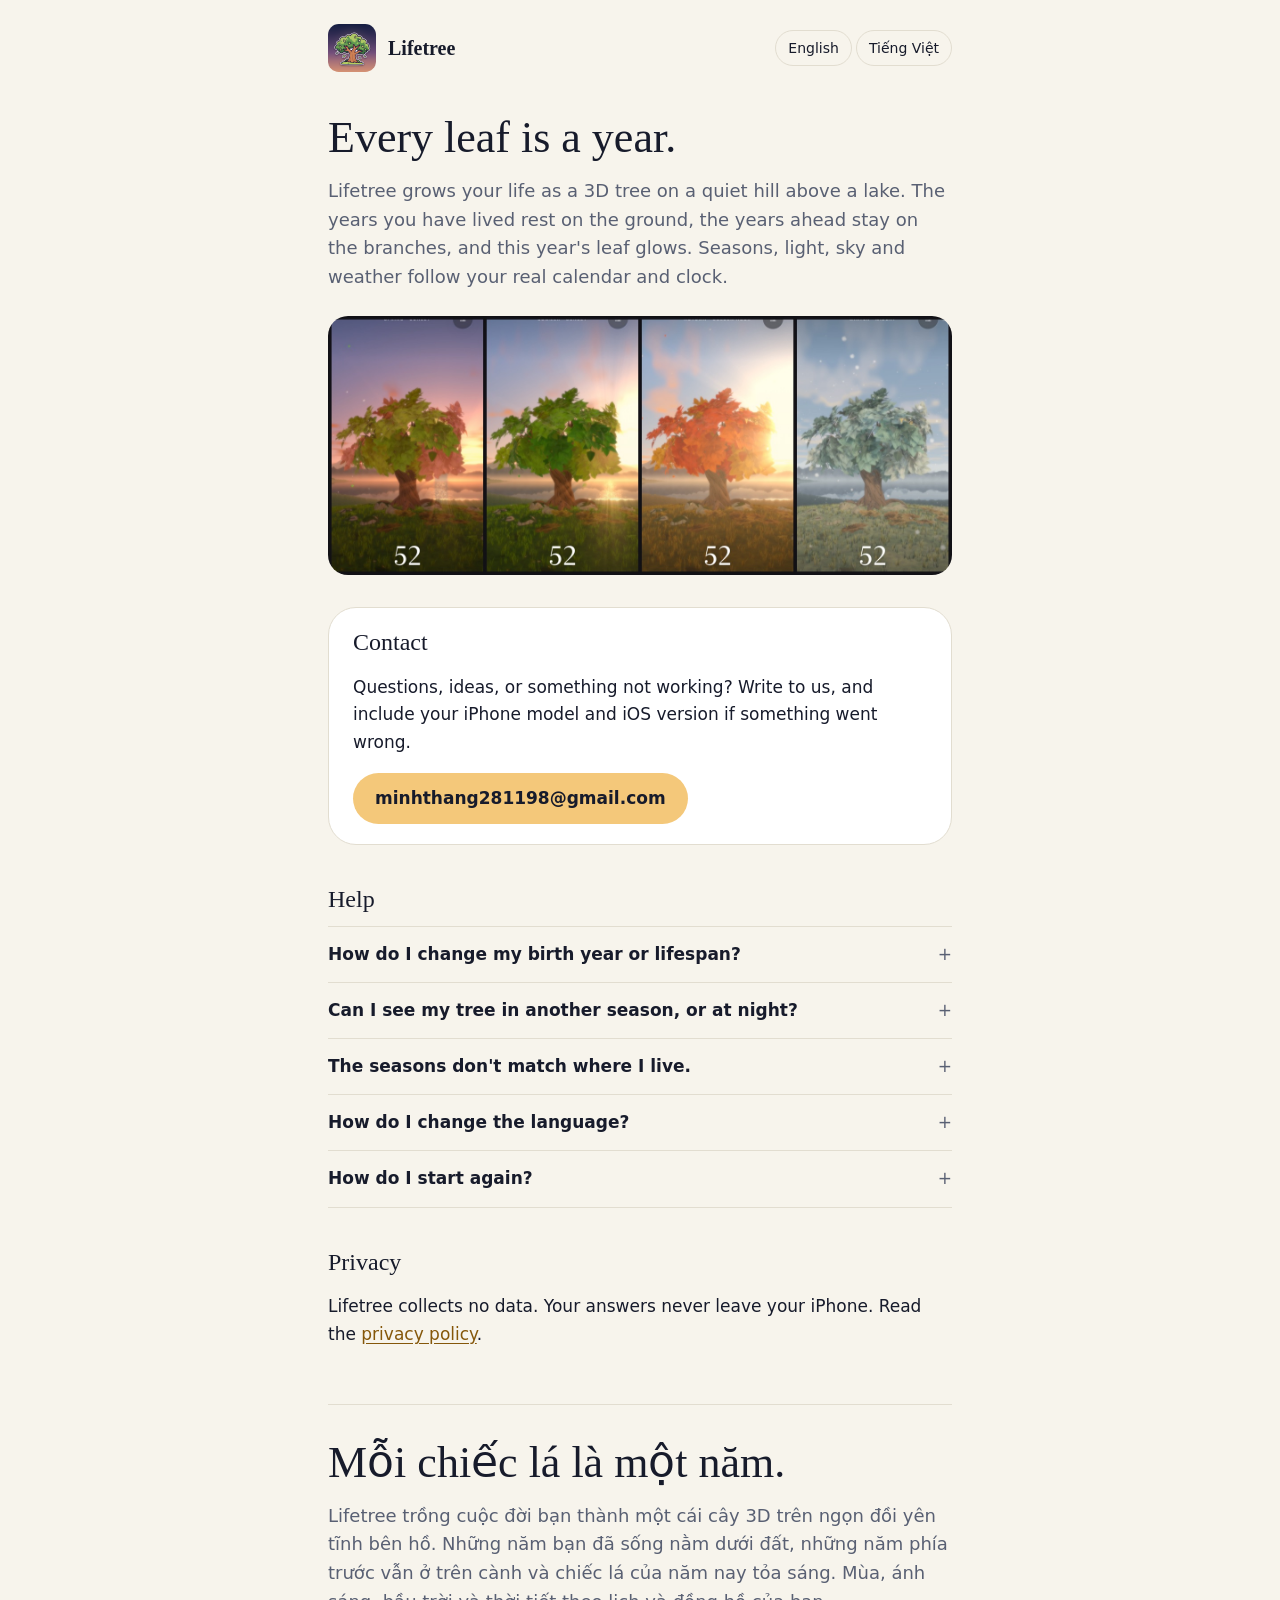
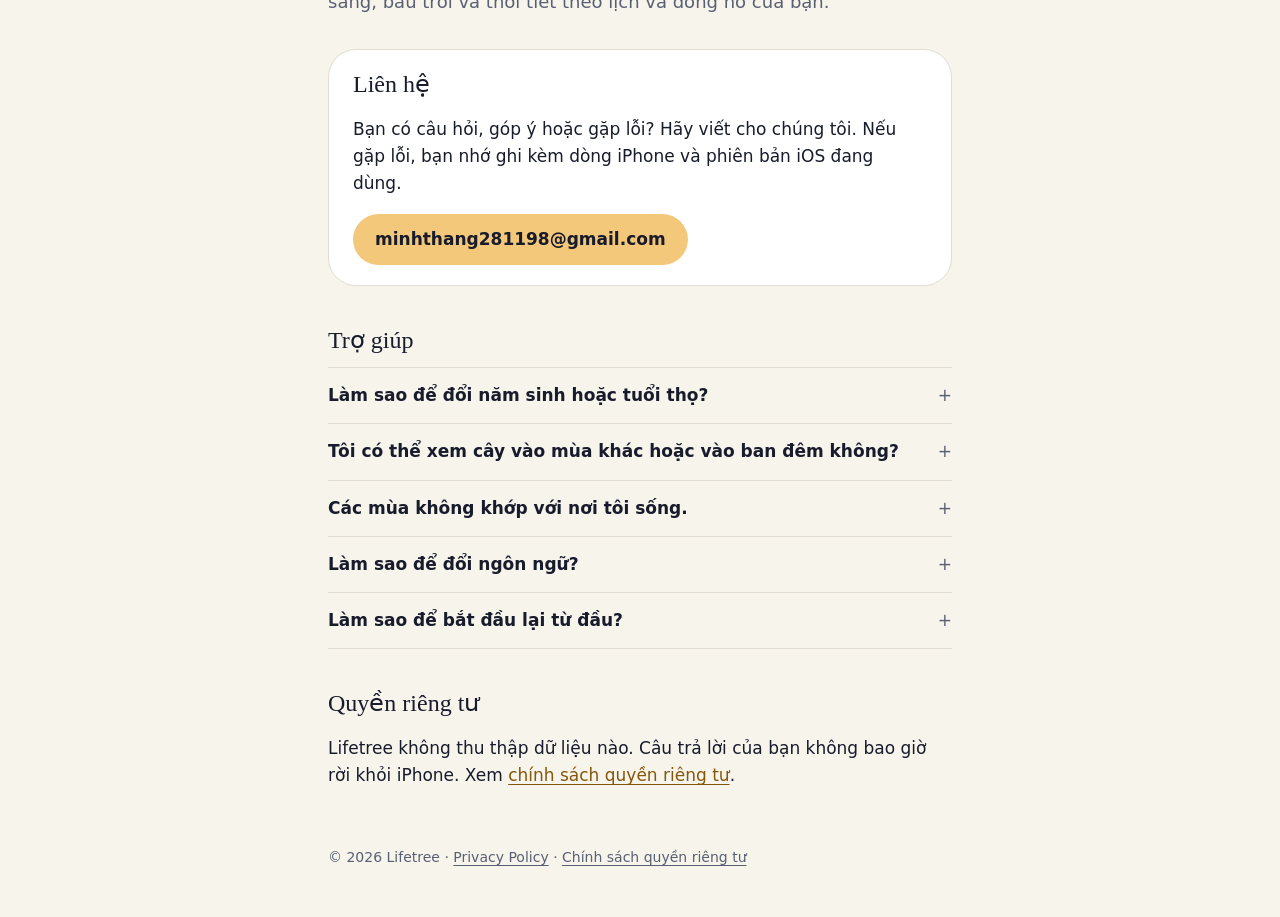
==== index.html @ 48dfde7e "Add Lifetree's support page and privacy policy The two pages App Store Connect links to, in English " ====
<!doctype html>
<html lang="en">
<head>
  <meta charset="utf-8">
  <meta name="viewport" content="width=device-width, initial-scale=1">
  <title>Lifetree Support</title>
  <meta name="description" content="Help and contact for Lifetree, the iPhone app that grows your life as a tree. Every leaf is a year.">
  <link rel="icon" href="favicon.png" type="image/png">
  <link rel="apple-touch-icon" href="apple-touch-icon.png">
  <link rel="stylesheet" href="style.css">
</head>
<body>
  <div class="wrap">
    <header class="masthead">
      <img src="icon.png" alt="" width="48" height="48">
      <a class="name" href="./">Lifetree</a>
      <nav class="lang" aria-label="Language">
        <a href="#en" lang="en">English</a>
        <a href="#vi" lang="vi">Tiếng Việt</a>
      </nav>
    </header>

    <main>
      <article id="en" lang="en">
        <h1>Every leaf is a year.</h1>
        <p class="lede">Lifetree grows your life as a 3D tree on a quiet hill above a lake. The years you have lived rest on the ground, the years ahead stay on the branches, and this year's leaf glows. Seasons, light, sky and weather follow your real calendar and clock.</p>

        <figure>
          <img src="seasons.jpg" width="1400" height="582" alt="The same tree in four seasons: a spring sunset, a summer sunset, autumn at golden hour and a snowy winter midday.">
        </figure>

        <section class="card" aria-labelledby="contact-en">
          <h2 id="contact-en">Contact</h2>
          <p>Questions, ideas, or something not working? Write to us, and include your iPhone model and iOS version if something went wrong.</p>
          <p><a class="button" href="mailto:minhthang281198@gmail.com?subject=Lifetree">minhthang281198@gmail.com</a></p>
        </section>

        <h2>Help</h2>
        <details>
          <summary>How do I change my birth year or lifespan?</summary>
          <p>Tap the settings button at the top right. The tree changes as soon as you do.</p>
        </details>
        <details>
          <summary>Can I see my tree in another season, or at night?</summary>
          <p>In settings, turn off <strong>Follow the real sky</strong>, then choose a season, a time of day and the weather.</p>
        </details>
        <details>
          <summary>The seasons don't match where I live.</summary>
          <p>Choose your hemisphere in settings. Lifetree guesses it from your iPhone's region.</p>
        </details>
        <details>
          <summary>How do I change the language?</summary>
          <p>In settings, choose <strong>Language</strong>. Lifetree speaks English and Vietnamese, and follows your iPhone unless you choose one.</p>
        </details>
        <details>
          <summary>How do I start again?</summary>
          <p>In settings, tap <strong>Start over</strong>. Your answers are removed from your iPhone.</p>
        </details>

        <h2>Privacy</h2>
        <p>Lifetree collects no data. Your answers never leave your iPhone. Read the <a href="privacy/">privacy policy</a>.</p>
      </article>

      <hr class="divider">

      <article id="vi" lang="vi">
        <h1>Mỗi chiếc lá là một năm.</h1>
        <p class="lede">Lifetree trồng cuộc đời bạn thành một cái cây 3D trên ngọn đồi yên tĩnh bên hồ. Những năm bạn đã sống nằm dưới đất, những năm phía trước vẫn ở trên cành và chiếc lá của năm nay tỏa sáng. Mùa, ánh sáng, bầu trời và thời tiết theo lịch và đồng hồ của bạn.</p>

        <section class="card" aria-labelledby="contact-vi">
          <h2 id="contact-vi">Liên hệ</h2>
          <p>Bạn có câu hỏi, góp ý hoặc gặp lỗi? Hãy viết cho chúng tôi. Nếu gặp lỗi, bạn nhớ ghi kèm dòng iPhone và phiên bản iOS đang dùng.</p>
          <p><a class="button" href="mailto:minhthang281198@gmail.com?subject=Lifetree">minhthang281198@gmail.com</a></p>
        </section>

        <h2>Trợ giúp</h2>
        <details>
          <summary>Làm sao để đổi năm sinh hoặc tuổi thọ?</summary>
          <p>Chạm vào nút cài đặt ở góc trên bên phải. Cây thay đổi ngay khi bạn chỉnh.</p>
        </details>
        <details>
          <summary>Tôi có thể xem cây vào mùa khác hoặc vào ban đêm không?</summary>
          <p>Trong phần cài đặt, tắt <strong>Theo bầu trời thật</strong>, rồi chọn mùa, giờ trong ngày và thời tiết.</p>
        </details>
        <details>
          <summary>Các mùa không khớp với nơi tôi sống.</summary>
          <p>Chọn bán cầu của bạn trong phần cài đặt. Lifetree đoán bán cầu dựa trên vùng được đặt trên iPhone.</p>
        </details>
        <details>
          <summary>Làm sao để đổi ngôn ngữ?</summary>
          <p>Trong phần cài đặt, chọn <strong>Ngôn ngữ</strong>. Lifetree có tiếng Anh và tiếng Việt. Ứng dụng theo ngôn ngữ của iPhone, trừ khi bạn chọn một ngôn ngữ khác.</p>
        </details>
        <details>
          <summary>Làm sao để bắt đầu lại từ đầu?</summary>
          <p>Trong phần cài đặt, chạm vào <strong>Bắt đầu lại</strong>. Câu trả lời của bạn sẽ bị xóa khỏi iPhone.</p>
        </details>

        <h2>Quyền riêng tư</h2>
        <p>Lifetree không thu thập dữ liệu nào. Câu trả lời của bạn không bao giờ rời khỏi iPhone. Xem <a href="privacy/#vi">chính sách quyền riêng tư</a>.</p>
      </article>
    </main>

    <footer>
      © 2026 Lifetree · <a href="privacy/">Privacy Policy</a> · <a href="privacy/#vi" lang="vi">Chính sách quyền riêng tư</a>
    </footer>
  </div>
</body>
</html>
---- style.css ----
/* Lifetree's own design system, as the app states it in Theme.swift:
   one warm gold accent (this year's leaf), serif (New York) for display,
   the system sans for text, capsule actions and radius-28 cards.
   Dark mode is the app's night sky (its launch background). */

:root {
  --bg: #f7f4ec;
  --surface: #ffffff;
  --text: #171b2b;
  --muted: #596073;
  --rule: #e2ddd0;
  --link: #85570a;
  --gold: #f4c87a;
  --on-gold: #171b2b;
  --serif: ui-serif, "New York", "Iowan Old Style", Georgia, serif;
  --sans: -apple-system, BlinkMacSystemFont, system-ui, "Segoe UI", Roboto, "Helvetica Neue", Arial, sans-serif;
  color-scheme: light dark;
}

@media (prefers-color-scheme: dark) {
  :root {
    --bg: #0d1224;
    --surface: #161c33;
    --text: #e9ecf4;
    --muted: #a4abbf;
    --rule: #283152;
    --link: #f4c87a;
  }
}

* { box-sizing: border-box; }

html { -webkit-text-size-adjust: 100%; }

body {
  margin: 0;
  background: var(--bg);
  color: var(--text);
  font: 17px/1.6 var(--sans);
}

.wrap {
  max-width: 42rem;
  margin: 0 auto;
  padding: 0 16px;
}

@media (min-width: 600px) {
  .wrap { padding: 0 24px; }
}

a { color: var(--link); text-underline-offset: 0.18em; }
a:focus-visible, summary:focus-visible {
  outline: 2px solid var(--gold);
  outline-offset: 3px;
  border-radius: 6px;
}

/* Masthead: the icon, the name, and the way to the other language. */
.masthead {
  display: flex;
  align-items: center;
  gap: 12px;
  padding: 24px 0 8px;
}
.masthead img {
  width: 48px;
  height: 48px;
  border-radius: 22.5%;
}
.masthead .name {
  margin: 0;
  font: 600 1.25rem/1 var(--serif);
  color: var(--text);
  text-decoration: none;
}
.lang {
  margin-left: auto;
  display: flex;
  gap: 4px;
  font-size: 0.875rem;
}
.lang a {
  padding: 6px 12px;
  border-radius: 999px;
  border: 1px solid var(--rule);
  color: var(--text);
  text-decoration: none;
  white-space: nowrap;
}
.lang a:hover { border-color: var(--link); }

h1, h2 {
  font-family: var(--serif);
  font-weight: 500;
  line-height: 1.2;
  text-wrap: balance;
}
h1 { font-size: clamp(2rem, 7vw, 2.75rem); margin: 32px 0 12px; }
h2 { font-size: 1.5rem; margin: 40px 0 12px; }
h3 { font-size: 1.0625rem; margin: 24px 0 4px; }

.lede { font-size: 1.125rem; color: var(--muted); margin-top: 0; }
.meta { color: var(--muted); font-size: 0.9375rem; margin-top: 0; }

figure { margin: 24px 0 0; }
figure img {
  display: block;
  width: 100%;
  height: auto;
  border-radius: 20px;
}
figcaption { color: var(--muted); font-size: 0.875rem; margin-top: 8px; }

/* The one card on a page: how to reach a person, or the policy in one line. */
.card {
  background: var(--surface);
  border: 1px solid var(--rule);
  border-radius: 28px;
  padding: 20px 24px;
  margin: 32px 0;
}
.card h2 { margin-top: 0; }
.card p:last-child { margin-bottom: 0; }

.button {
  display: inline-block;
  padding: 12px 22px;
  border-radius: 999px;
  background: var(--gold);
  color: var(--on-gold);
  font-weight: 600;
  text-decoration: none;
  overflow-wrap: anywhere;
}
.button:hover { filter: brightness(1.05); }

/* Help: each question opens in place. */
details {
  border-top: 1px solid var(--rule);
  padding: 14px 0;
}
details:last-of-type { border-bottom: 1px solid var(--rule); }
summary {
  cursor: pointer;
  font-weight: 600;
  list-style: none;
  display: flex;
  justify-content: space-between;
  gap: 16px;
}
summary::-webkit-details-marker { display: none; }
summary::after {
  content: "+";
  color: var(--muted);
  font-weight: 400;
}
details[open] summary::after { content: "−"; }
details p { margin: 8px 0 0; }

ul { padding-left: 1.25rem; }
li + li { margin-top: 6px; }

.divider {
  border: 0;
  border-top: 1px solid var(--rule);
  margin: 56px 0 0;
}

footer {
  color: var(--muted);
  font-size: 0.875rem;
  padding: 40px 0 48px;
}
footer a { color: inherit; }
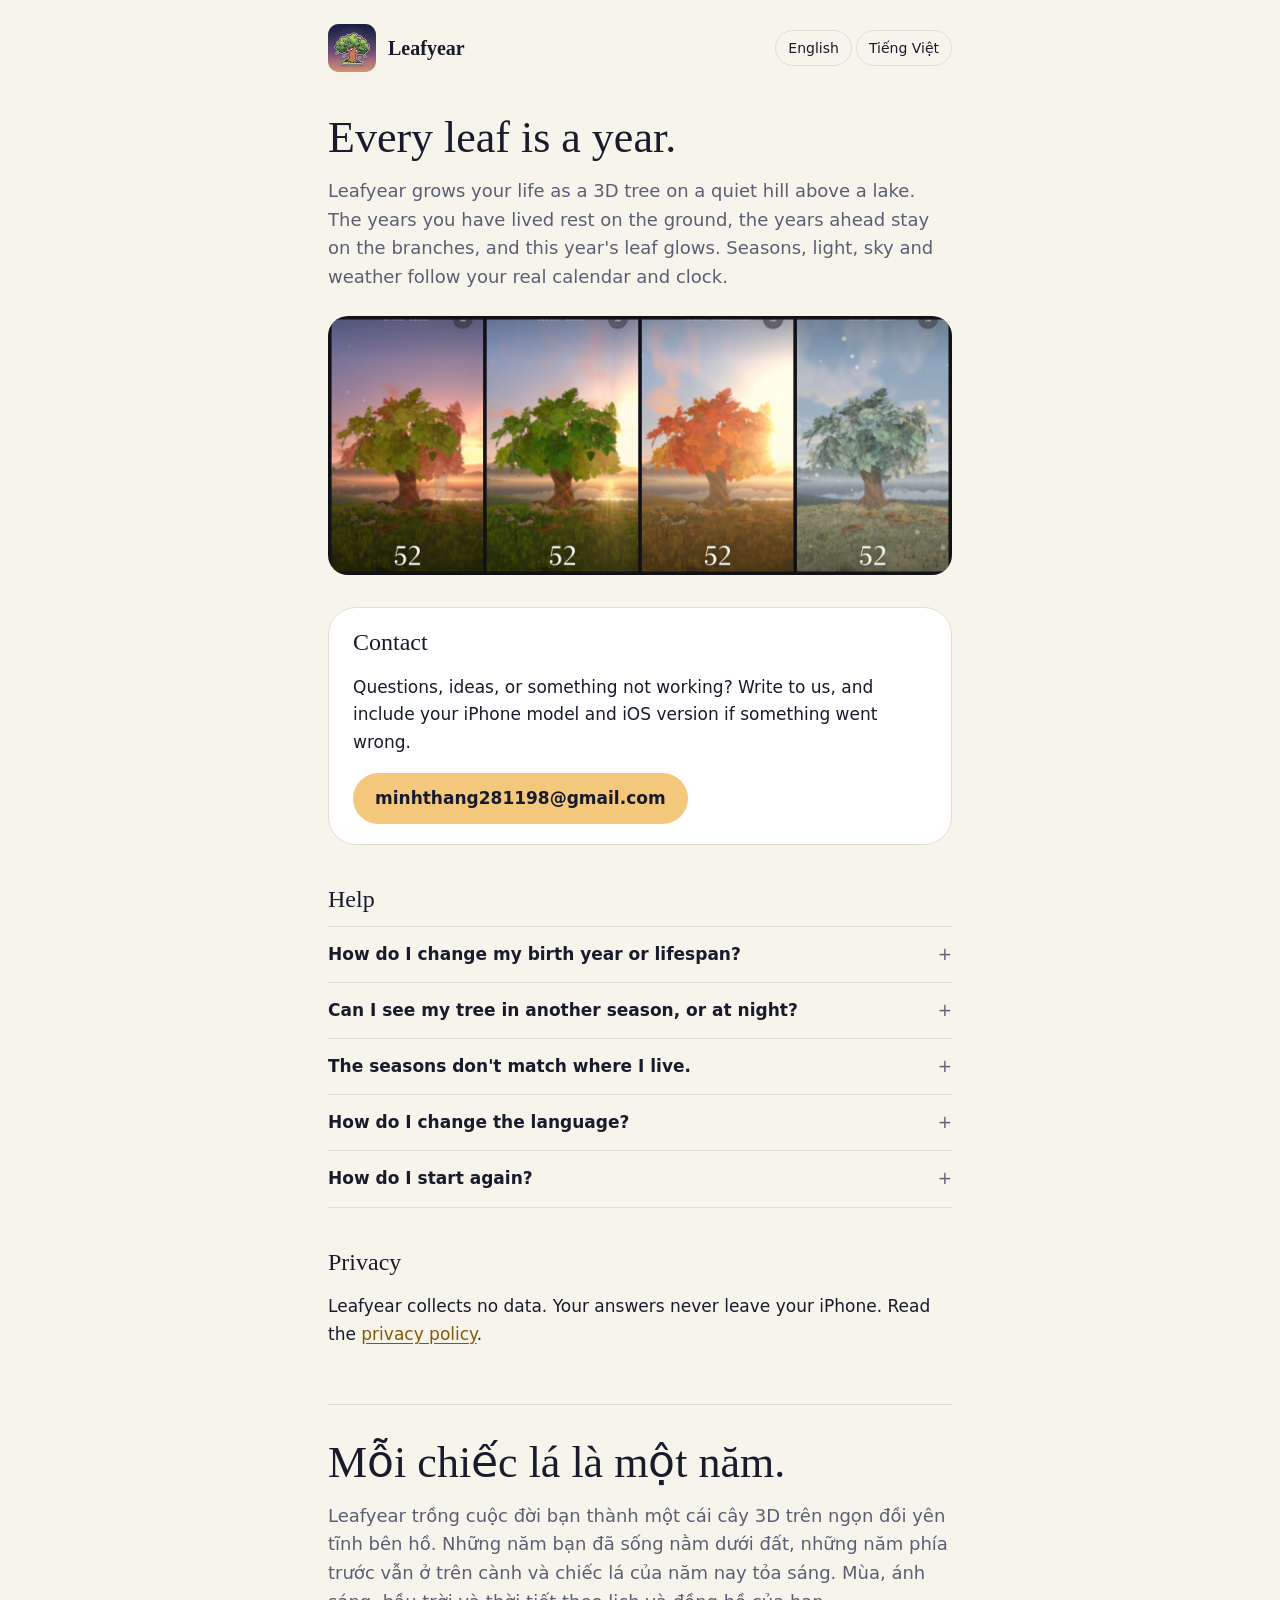
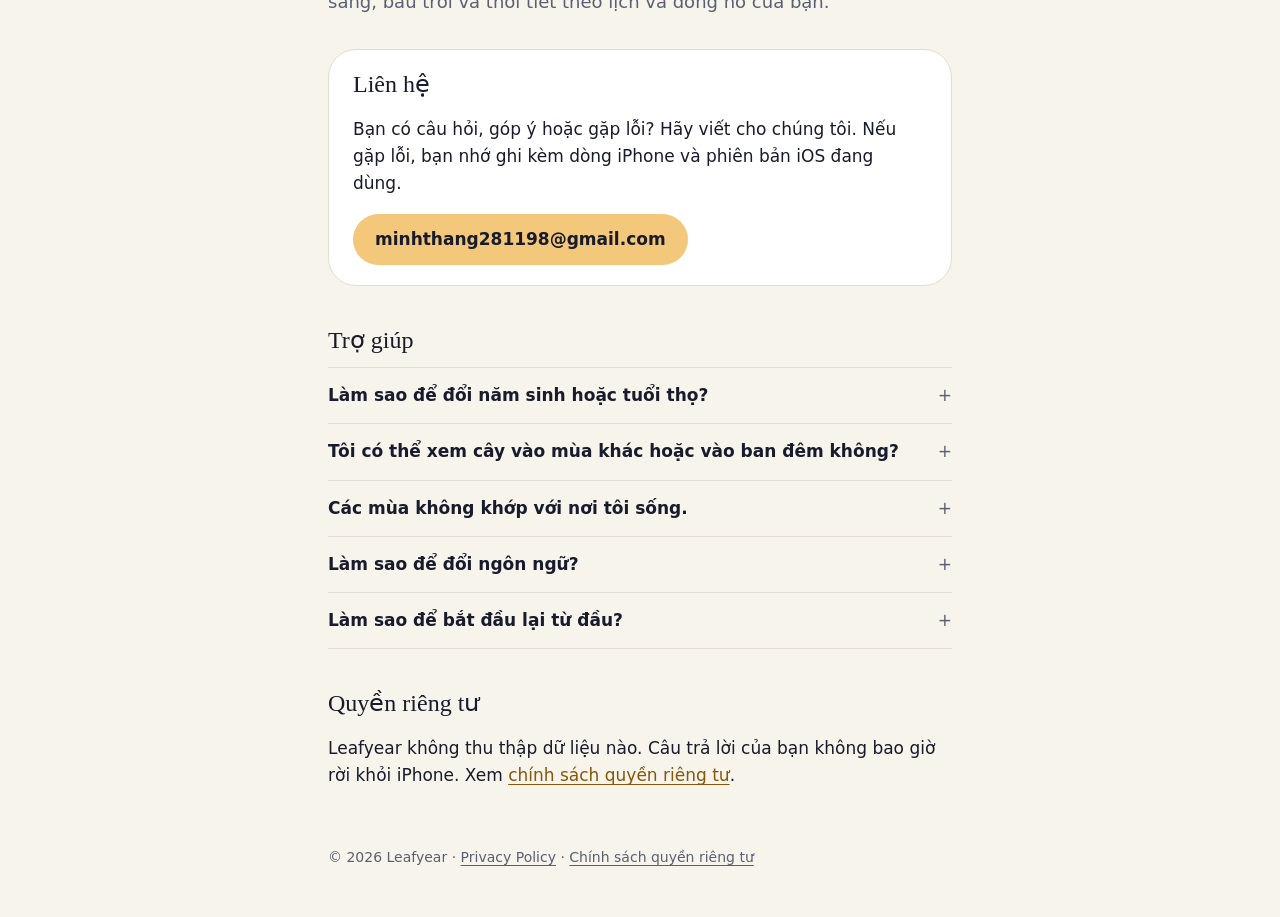
==== commit b0495ab2: "Rename the app to Leafyear Lifetree is already taken on the App Store, so the app is now Leafyear. B" ====
--- a/index.html
+++ b/index.html
@@ -3,8 +3,8 @@
 <head>
   <meta charset="utf-8">
   <meta name="viewport" content="width=device-width, initial-scale=1">
-  <title>Lifetree Support</title>
-  <meta name="description" content="Help and contact for Lifetree, the iPhone app that grows your life as a tree. Every leaf is a year.">
+  <title>Leafyear Support</title>
+  <meta name="description" content="Help and contact for Leafyear, the iPhone app that grows your life as a tree. Every leaf is a year.">
   <link rel="icon" href="favicon.png" type="image/png">
   <link rel="apple-touch-icon" href="apple-touch-icon.png">
   <link rel="stylesheet" href="style.css">
@@ -13,7 +13,7 @@
   <div class="wrap">
     <header class="masthead">
       <img src="icon.png" alt="" width="48" height="48">
-      <a class="name" href="./">Lifetree</a>
+      <a class="name" href="./">Leafyear</a>
       <nav class="lang" aria-label="Language">
         <a href="#en" lang="en">English</a>
         <a href="#vi" lang="vi">Tiếng Việt</a>
@@ -23,7 +23,7 @@
     <main>
       <article id="en" lang="en">
         <h1>Every leaf is a year.</h1>
-        <p class="lede">Lifetree grows your life as a 3D tree on a quiet hill above a lake. The years you have lived rest on the ground, the years ahead stay on the branches, and this year's leaf glows. Seasons, light, sky and weather follow your real calendar and clock.</p>
+        <p class="lede">Leafyear grows your life as a 3D tree on a quiet hill above a lake. The years you have lived rest on the ground, the years ahead stay on the branches, and this year's leaf glows. Seasons, light, sky and weather follow your real calendar and clock.</p>
 
         <figure>
           <img src="seasons.jpg" width="1400" height="582" alt="The same tree in four seasons: a spring sunset, a summer sunset, autumn at golden hour and a snowy winter midday.">
@@ -32,7 +32,7 @@
         <section class="card" aria-labelledby="contact-en">
           <h2 id="contact-en">Contact</h2>
           <p>Questions, ideas, or something not working? Write to us, and include your iPhone model and iOS version if something went wrong.</p>
-          <p><a class="button" href="mailto:minhthang281198@gmail.com?subject=Lifetree">minhthang281198@gmail.com</a></p>
+          <p><a class="button" href="mailto:minhthang281198@gmail.com?subject=Leafyear">minhthang281198@gmail.com</a></p>
         </section>
 
         <h2>Help</h2>
@@ -46,11 +46,11 @@
         </details>
         <details>
           <summary>The seasons don't match where I live.</summary>
-          <p>Choose your hemisphere in settings. Lifetree guesses it from your iPhone's region.</p>
+          <p>Choose your hemisphere in settings. Leafyear guesses it from your iPhone's region.</p>
         </details>
         <details>
           <summary>How do I change the language?</summary>
-          <p>In settings, choose <strong>Language</strong>. Lifetree speaks English and Vietnamese, and follows your iPhone unless you choose one.</p>
+          <p>In settings, choose <strong>Language</strong>. Leafyear speaks English and Vietnamese, and follows your iPhone unless you choose one.</p>
         </details>
         <details>
           <summary>How do I start again?</summary>
@@ -58,19 +58,19 @@
         </details>
 
         <h2>Privacy</h2>
-        <p>Lifetree collects no data. Your answers never leave your iPhone. Read the <a href="privacy/">privacy policy</a>.</p>
+        <p>Leafyear collects no data. Your answers never leave your iPhone. Read the <a href="privacy/">privacy policy</a>.</p>
       </article>
 
       <hr class="divider">
 
       <article id="vi" lang="vi">
         <h1>Mỗi chiếc lá là một năm.</h1>
-        <p class="lede">Lifetree trồng cuộc đời bạn thành một cái cây 3D trên ngọn đồi yên tĩnh bên hồ. Những năm bạn đã sống nằm dưới đất, những năm phía trước vẫn ở trên cành và chiếc lá của năm nay tỏa sáng. Mùa, ánh sáng, bầu trời và thời tiết theo lịch và đồng hồ của bạn.</p>
+        <p class="lede">Leafyear trồng cuộc đời bạn thành một cái cây 3D trên ngọn đồi yên tĩnh bên hồ. Những năm bạn đã sống nằm dưới đất, những năm phía trước vẫn ở trên cành và chiếc lá của năm nay tỏa sáng. Mùa, ánh sáng, bầu trời và thời tiết theo lịch và đồng hồ của bạn.</p>
 
         <section class="card" aria-labelledby="contact-vi">
           <h2 id="contact-vi">Liên hệ</h2>
           <p>Bạn có câu hỏi, góp ý hoặc gặp lỗi? Hãy viết cho chúng tôi. Nếu gặp lỗi, bạn nhớ ghi kèm dòng iPhone và phiên bản iOS đang dùng.</p>
-          <p><a class="button" href="mailto:minhthang281198@gmail.com?subject=Lifetree">minhthang281198@gmail.com</a></p>
+          <p><a class="button" href="mailto:minhthang281198@gmail.com?subject=Leafyear">minhthang281198@gmail.com</a></p>
         </section>
 
         <h2>Trợ giúp</h2>
@@ -84,11 +84,11 @@
         </details>
         <details>
           <summary>Các mùa không khớp với nơi tôi sống.</summary>
-          <p>Chọn bán cầu của bạn trong phần cài đặt. Lifetree đoán bán cầu dựa trên vùng được đặt trên iPhone.</p>
+          <p>Chọn bán cầu của bạn trong phần cài đặt. Leafyear đoán bán cầu dựa trên vùng được đặt trên iPhone.</p>
         </details>
         <details>
           <summary>Làm sao để đổi ngôn ngữ?</summary>
-          <p>Trong phần cài đặt, chọn <strong>Ngôn ngữ</strong>. Lifetree có tiếng Anh và tiếng Việt. Ứng dụng theo ngôn ngữ của iPhone, trừ khi bạn chọn một ngôn ngữ khác.</p>
+          <p>Trong phần cài đặt, chọn <strong>Ngôn ngữ</strong>. Leafyear có tiếng Anh và tiếng Việt. Ứng dụng theo ngôn ngữ của iPhone, trừ khi bạn chọn một ngôn ngữ khác.</p>
         </details>
         <details>
           <summary>Làm sao để bắt đầu lại từ đầu?</summary>
@@ -96,12 +96,12 @@
         </details>
 
         <h2>Quyền riêng tư</h2>
-        <p>Lifetree không thu thập dữ liệu nào. Câu trả lời của bạn không bao giờ rời khỏi iPhone. Xem <a href="privacy/#vi">chính sách quyền riêng tư</a>.</p>
+        <p>Leafyear không thu thập dữ liệu nào. Câu trả lời của bạn không bao giờ rời khỏi iPhone. Xem <a href="privacy/#vi">chính sách quyền riêng tư</a>.</p>
       </article>
     </main>
 
     <footer>
-      © 2026 Lifetree · <a href="privacy/">Privacy Policy</a> · <a href="privacy/#vi" lang="vi">Chính sách quyền riêng tư</a>
+      © 2026 Leafyear · <a href="privacy/">Privacy Policy</a> · <a href="privacy/#vi" lang="vi">Chính sách quyền riêng tư</a>
     </footer>
   </div>
 </body>
--- a/style.css
+++ b/style.css
@@ -1,4 +1,4 @@
-/* Lifetree's own design system, as the app states it in Theme.swift:
+/* Leafyear's own design system, as the app states it in Theme.swift:
    one warm gold accent (this year's leaf), serif (New York) for display,
    the system sans for text, capsule actions and radius-28 cards.
    Dark mode is the app's night sky (its launch background). */
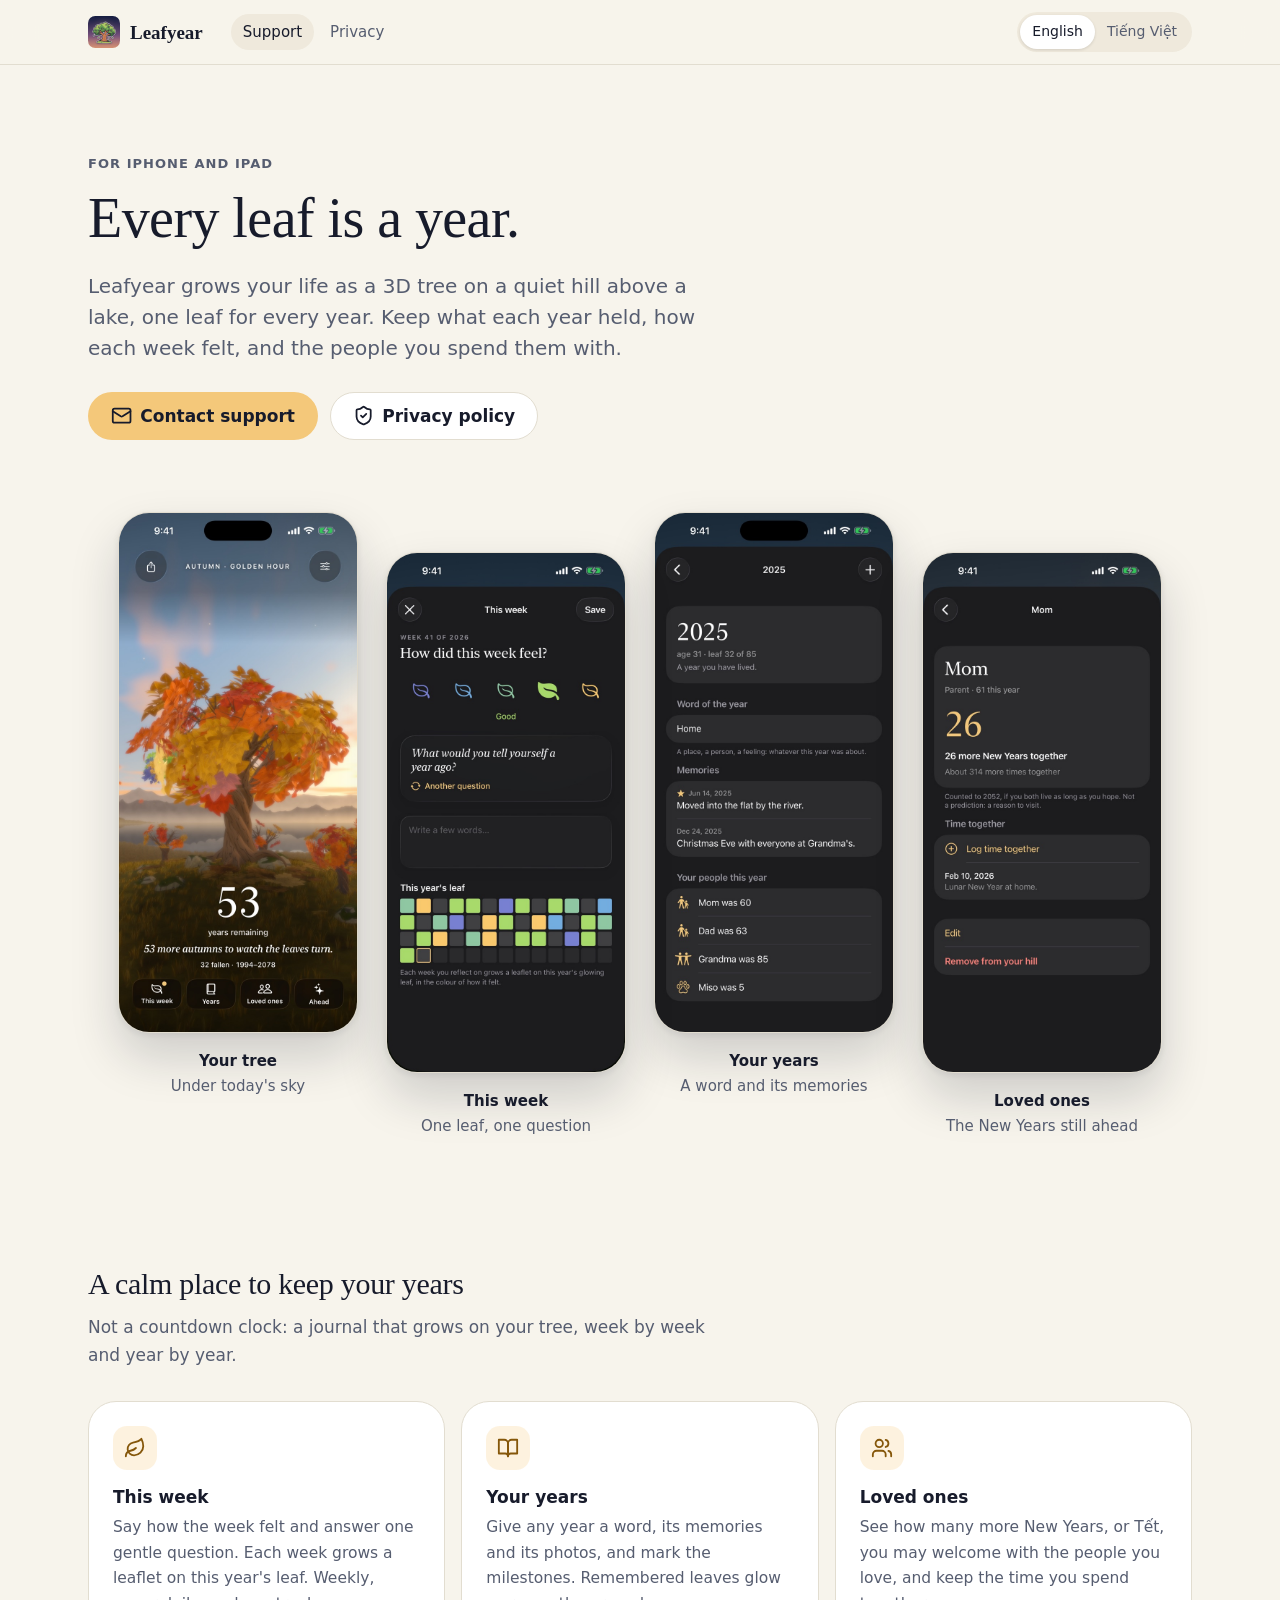
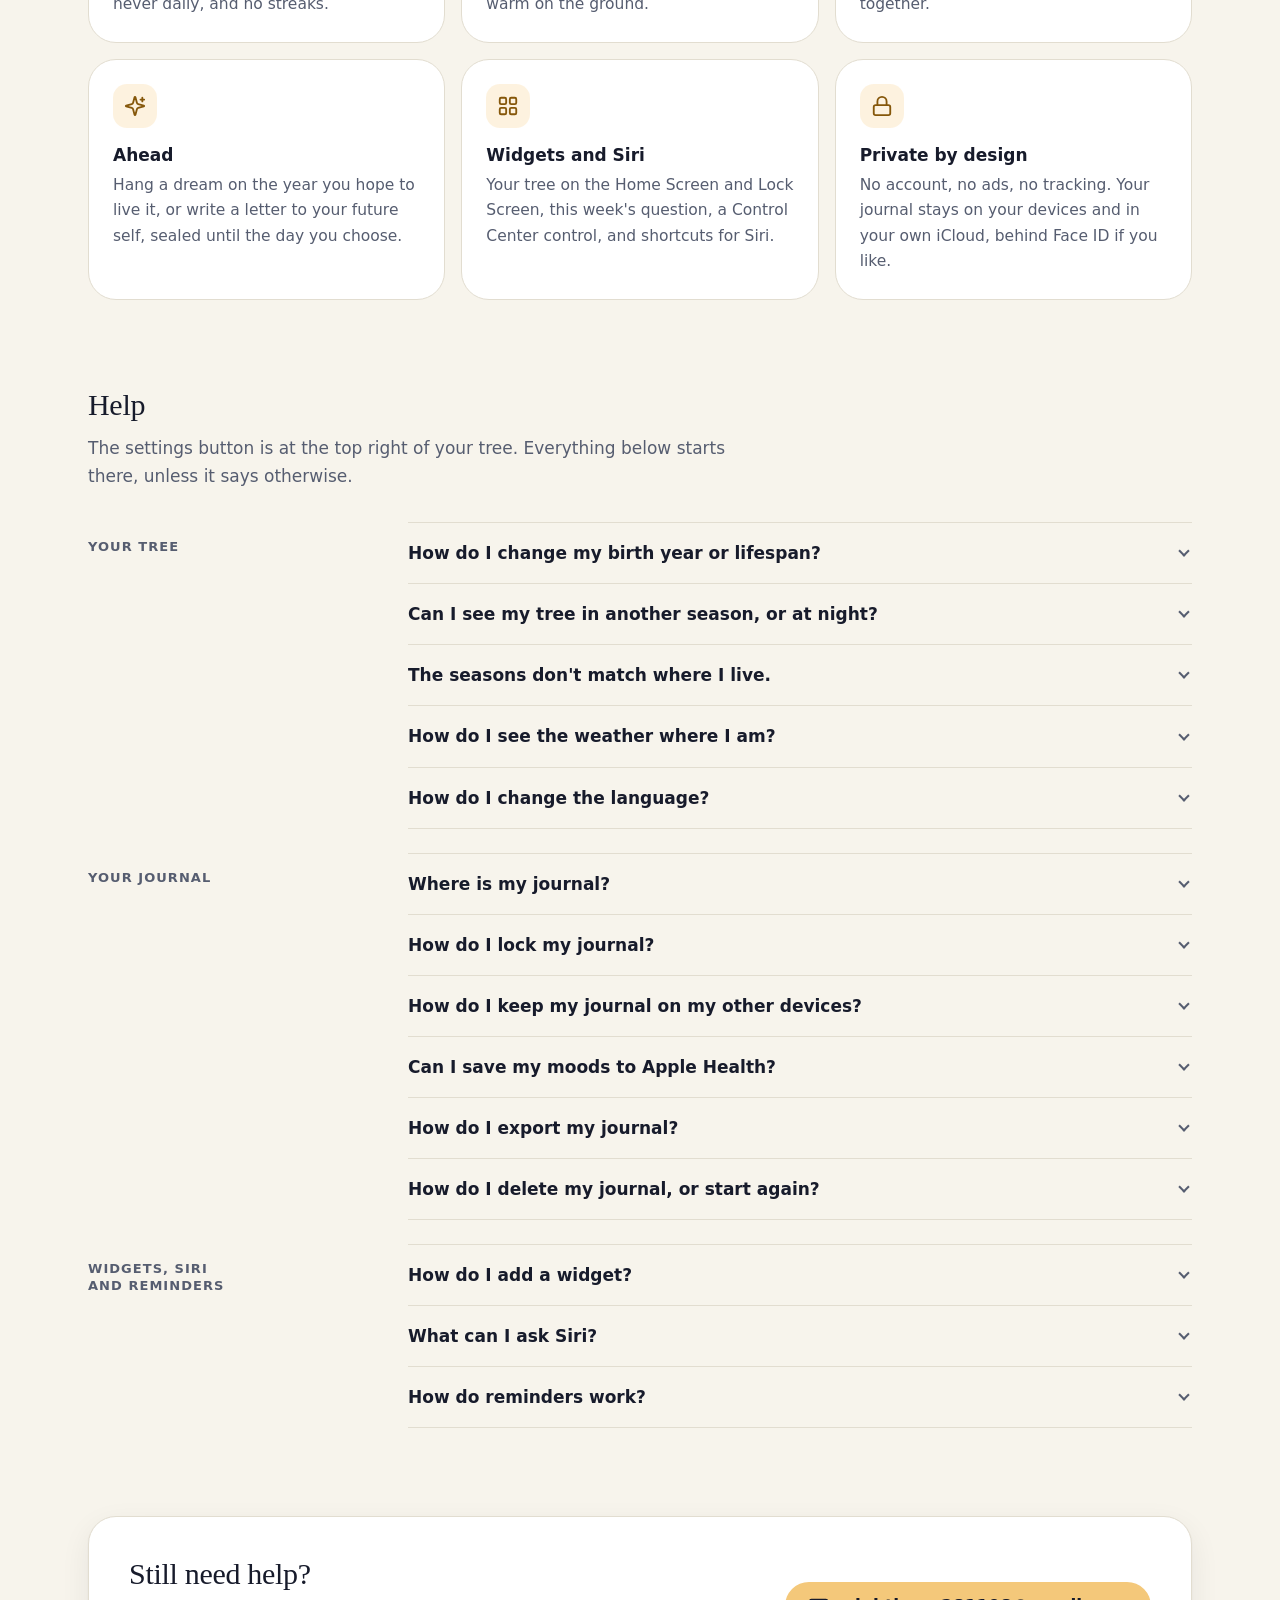
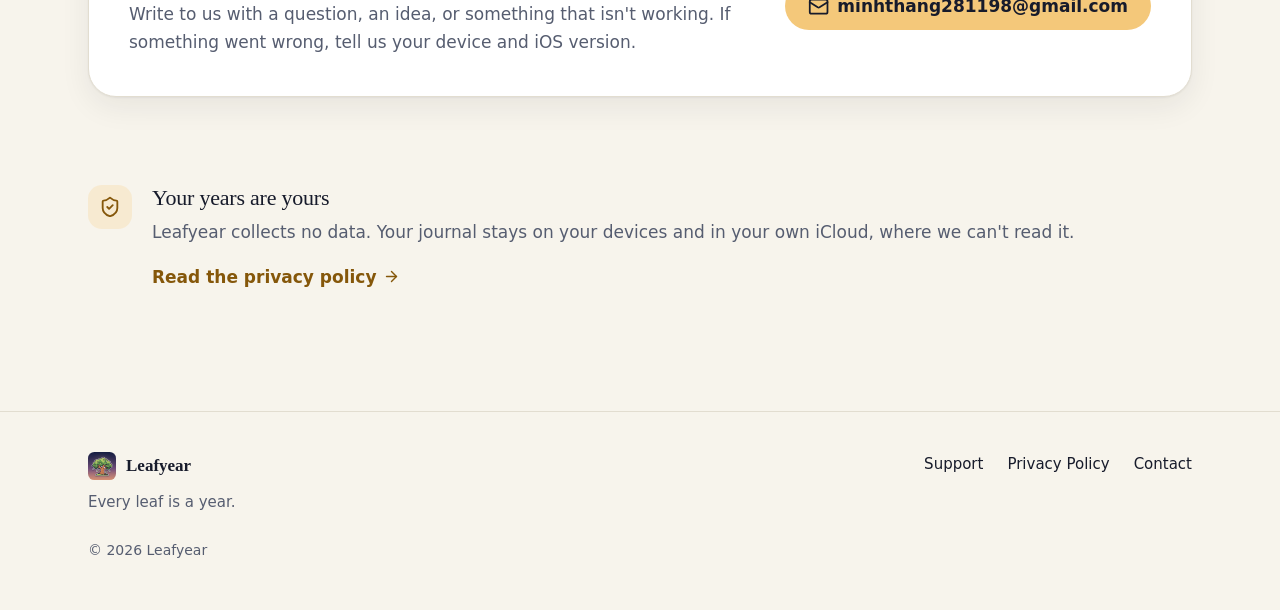
==== commit 40a20ee3: "Rewrite the privacy policy for the journal, and redesign both pages The policy from 26 September sai" ====
--- a/index.html
+++ b/index.html
@@ -1,108 +1,412 @@
 <!doctype html>
-<html lang="en">
+<html lang="en" data-title-vi="Hỗ trợ Leafyear">
 <head>
   <meta charset="utf-8">
   <meta name="viewport" content="width=device-width, initial-scale=1">
   <title>Leafyear Support</title>
-  <meta name="description" content="Help and contact for Leafyear, the iPhone app that grows your life as a tree. Every leaf is a year.">
+  <meta name="description" content="Help and contact for Leafyear, the iPhone and iPad app that grows your life as a tree, with a private journal of your years. Every leaf is a year.">
+  <meta name="theme-color" content="#f7f4ec" media="(prefers-color-scheme: light)">
+  <meta name="theme-color" content="#0d1224" media="(prefers-color-scheme: dark)">
+  <link rel="canonical" href="https://minhthang2811.github.io/leafyear-support/">
+  <meta property="og:type" content="website">
+  <meta property="og:site_name" content="Leafyear">
+  <meta property="og:title" content="Leafyear: every leaf is a year">
+  <meta property="og:description" content="Your life as a 3D tree, with a private journal of your years. For iPhone and iPad.">
+  <meta property="og:url" content="https://minhthang2811.github.io/leafyear-support/">
+  <meta property="og:image" content="https://minhthang2811.github.io/leafyear-support/images/og.jpg">
+  <meta property="og:image:width" content="1200">
+  <meta property="og:image:height" content="630">
+  <meta name="twitter:card" content="summary_large_image">
   <link rel="icon" href="favicon.png" type="image/png">
   <link rel="apple-touch-icon" href="apple-touch-icon.png">
   <link rel="stylesheet" href="style.css">
 </head>
 <body>
-  <div class="wrap">
-    <header class="masthead">
-      <img src="icon.png" alt="" width="48" height="48">
-      <a class="name" href="./">Leafyear</a>
+  <a class="skip" href="#main"><span class="chrome" data-lang="en">Skip to content</span><span class="chrome" data-lang="vi">Đến nội dung chính</span></a>
+
+  <header class="site-header">
+    <div class="wrap">
+      <a class="brand" href="./" data-href-vi="./#vi"><img src="icon.png" alt="" width="32" height="32">Leafyear</a>
+      <nav class="site-nav" aria-label="Pages">
+        <a href="./" data-href-vi="./#vi" aria-current="page"><span class="chrome" data-lang="en">Support</span><span class="chrome" data-lang="vi">Hỗ trợ</span></a>
+        <a href="privacy/" data-href-vi="privacy/#vi"><span class="chrome" data-lang="en">Privacy</span><span class="chrome" data-lang="vi">Quyền riêng tư</span></a>
+      </nav>
       <nav class="lang" aria-label="Language">
-        <a href="#en" lang="en">English</a>
-        <a href="#vi" lang="vi">Tiếng Việt</a>
+        <a href="#en" hreflang="en" lang="en">English</a>
+        <a href="#vi" hreflang="vi" lang="vi">Tiếng Việt</a>
       </nav>
-    </header>
-
-    <main>
-      <article id="en" lang="en">
-        <h1>Every leaf is a year.</h1>
-        <p class="lede">Leafyear grows your life as a 3D tree on a quiet hill above a lake. The years you have lived rest on the ground, the years ahead stay on the branches, and this year's leaf glows. Seasons, light, sky and weather follow your real calendar and clock.</p>
-
-        <figure>
-          <img src="seasons.jpg" width="1400" height="582" alt="The same tree in four seasons: a spring sunset, a summer sunset, autumn at golden hour and a snowy winter midday.">
-        </figure>
-
-        <section class="card" aria-labelledby="contact-en">
-          <h2 id="contact-en">Contact</h2>
-          <p>Questions, ideas, or something not working? Write to us, and include your iPhone model and iOS version if something went wrong.</p>
-          <p><a class="button" href="mailto:minhthang281198@gmail.com?subject=Leafyear">minhthang281198@gmail.com</a></p>
-        </section>
-
-        <h2>Help</h2>
-        <details>
-          <summary>How do I change my birth year or lifespan?</summary>
-          <p>Tap the settings button at the top right. The tree changes as soon as you do.</p>
-        </details>
-        <details>
-          <summary>Can I see my tree in another season, or at night?</summary>
-          <p>In settings, turn off <strong>Follow the real sky</strong>, then choose a season, a time of day and the weather.</p>
-        </details>
-        <details>
-          <summary>The seasons don't match where I live.</summary>
-          <p>Choose your hemisphere in settings. Leafyear guesses it from your iPhone's region.</p>
-        </details>
-        <details>
-          <summary>How do I change the language?</summary>
-          <p>In settings, choose <strong>Language</strong>. Leafyear speaks English and Vietnamese, and follows your iPhone unless you choose one.</p>
-        </details>
-        <details>
-          <summary>How do I start again?</summary>
-          <p>In settings, tap <strong>Start over</strong>. Your answers are removed from your iPhone.</p>
-        </details>
-
-        <h2>Privacy</h2>
-        <p>Leafyear collects no data. Your answers never leave your iPhone. Read the <a href="privacy/">privacy policy</a>.</p>
-      </article>
-
-      <hr class="divider">
-
-      <article id="vi" lang="vi">
-        <h1>Mỗi chiếc lá là một năm.</h1>
-        <p class="lede">Leafyear trồng cuộc đời bạn thành một cái cây 3D trên ngọn đồi yên tĩnh bên hồ. Những năm bạn đã sống nằm dưới đất, những năm phía trước vẫn ở trên cành và chiếc lá của năm nay tỏa sáng. Mùa, ánh sáng, bầu trời và thời tiết theo lịch và đồng hồ của bạn.</p>
-
-        <section class="card" aria-labelledby="contact-vi">
-          <h2 id="contact-vi">Liên hệ</h2>
-          <p>Bạn có câu hỏi, góp ý hoặc gặp lỗi? Hãy viết cho chúng tôi. Nếu gặp lỗi, bạn nhớ ghi kèm dòng iPhone và phiên bản iOS đang dùng.</p>
-          <p><a class="button" href="mailto:minhthang281198@gmail.com?subject=Leafyear">minhthang281198@gmail.com</a></p>
-        </section>
-
-        <h2>Trợ giúp</h2>
-        <details>
-          <summary>Làm sao để đổi năm sinh hoặc tuổi thọ?</summary>
-          <p>Chạm vào nút cài đặt ở góc trên bên phải. Cây thay đổi ngay khi bạn chỉnh.</p>
-        </details>
-        <details>
-          <summary>Tôi có thể xem cây vào mùa khác hoặc vào ban đêm không?</summary>
-          <p>Trong phần cài đặt, tắt <strong>Theo bầu trời thật</strong>, rồi chọn mùa, giờ trong ngày và thời tiết.</p>
-        </details>
-        <details>
-          <summary>Các mùa không khớp với nơi tôi sống.</summary>
-          <p>Chọn bán cầu của bạn trong phần cài đặt. Leafyear đoán bán cầu dựa trên vùng được đặt trên iPhone.</p>
-        </details>
-        <details>
-          <summary>Làm sao để đổi ngôn ngữ?</summary>
-          <p>Trong phần cài đặt, chọn <strong>Ngôn ngữ</strong>. Leafyear có tiếng Anh và tiếng Việt. Ứng dụng theo ngôn ngữ của iPhone, trừ khi bạn chọn một ngôn ngữ khác.</p>
-        </details>
-        <details>
-          <summary>Làm sao để bắt đầu lại từ đầu?</summary>
-          <p>Trong phần cài đặt, chạm vào <strong>Bắt đầu lại</strong>. Câu trả lời của bạn sẽ bị xóa khỏi iPhone.</p>
-        </details>
-
-        <h2>Quyền riêng tư</h2>
-        <p>Leafyear không thu thập dữ liệu nào. Câu trả lời của bạn không bao giờ rời khỏi iPhone. Xem <a href="privacy/#vi">chính sách quyền riêng tư</a>.</p>
-      </article>
-    </main>
-
-    <footer>
-      © 2026 Leafyear · <a href="privacy/">Privacy Policy</a> · <a href="privacy/#vi" lang="vi">Chính sách quyền riêng tư</a>
-    </footer>
-  </div>
+    </div>
+  </header>
+
+  <main id="main">
+    <article id="en" lang="en" data-lang="en">
+      <div class="wrap">
+        <section class="hero">
+          <p class="eyebrow">For iPhone and iPad</p>
+          <h1>Every leaf is a year.</h1>
+          <p class="lede">Leafyear grows your life as a 3D tree on a quiet hill above a lake, one leaf for every year. Keep what each year held, how each week felt, and the people you spend them with.</p>
+          <div class="actions">
+            <a class="btn btn-primary" href="#en-contact"><svg class="icon" aria-hidden="true"><use href="icons.svg#mail"/></svg>Contact support</a>
+            <a class="btn btn-ghost" href="privacy/"><svg class="icon" aria-hidden="true"><use href="icons.svg#shield"/></svg>Privacy policy</a>
+          </div>
+        </section>
+
+        <div class="screens">
+          <figure>
+            <img class="phone" src="images/tree-autumn.jpg" width="660" height="1434" alt="A large autumn tree at golden hour above a misty lake, with 53 years remaining and four buttons: This week, Years, Loved ones and Ahead.">
+            <figcaption><strong>Your tree</strong>Under today's sky</figcaption>
+          </figure>
+          <figure>
+            <img class="phone" src="images/this-week.jpg" width="660" height="1434" loading="lazy" alt="This week: five coloured leaves for how the week felt, a reflection question, and this year's weeks as coloured squares.">
+            <figcaption><strong>This week</strong>One leaf, one question</figcaption>
+          </figure>
+          <figure>
+            <img class="phone" src="images/year.jpg" width="660" height="1434" loading="lazy" alt="The year 2025 with its word, Home, two memories, and how old each loved one was that year.">
+            <figcaption><strong>Your years</strong>A word and its memories</figcaption>
+          </figure>
+          <figure>
+            <img class="phone" src="images/loved-one.jpg" width="660" height="1434" loading="lazy" alt="Mom's page: 26 more New Years together, about 314 more times together, and a visit logged at Lunar New Year.">
+            <figcaption><strong>Loved ones</strong>The New Years still ahead</figcaption>
+          </figure>
+        </div>
+
+        <section class="section" aria-labelledby="en-features">
+          <div class="section-head">
+            <h2 id="en-features">A calm place to keep your years</h2>
+            <p>Not a countdown clock: a journal that grows on your tree, week by week and year by year.</p>
+          </div>
+          <div class="features">
+            <div class="feature">
+              <span class="badge-icon"><svg class="icon" aria-hidden="true"><use href="icons.svg#leaf"/></svg></span>
+              <h3>This week</h3>
+              <p>Say how the week felt and answer one gentle question. Each week grows a leaflet on this year's leaf. Weekly, never daily, and no streaks.</p>
+            </div>
+            <div class="feature">
+              <span class="badge-icon"><svg class="icon" aria-hidden="true"><use href="icons.svg#book"/></svg></span>
+              <h3>Your years</h3>
+              <p>Give any year a word, its memories and its photos, and mark the milestones. Remembered leaves glow warm on the ground.</p>
+            </div>
+            <div class="feature">
+              <span class="badge-icon"><svg class="icon" aria-hidden="true"><use href="icons.svg#people"/></svg></span>
+              <h3>Loved ones</h3>
+              <p>See how many more New Years, or Tết, you may welcome with the people you love, and keep the time you spend together.</p>
+            </div>
+            <div class="feature">
+              <span class="badge-icon"><svg class="icon" aria-hidden="true"><use href="icons.svg#sparkles"/></svg></span>
+              <h3>Ahead</h3>
+              <p>Hang a dream on the year you hope to live it, or write a letter to your future self, sealed until the day you choose.</p>
+            </div>
+            <div class="feature">
+              <span class="badge-icon"><svg class="icon" aria-hidden="true"><use href="icons.svg#widgets"/></svg></span>
+              <h3>Widgets and Siri</h3>
+              <p>Your tree on the Home Screen and Lock Screen, this week's question, a Control Center control, and shortcuts for Siri.</p>
+            </div>
+            <div class="feature">
+              <span class="badge-icon"><svg class="icon" aria-hidden="true"><use href="icons.svg#lock"/></svg></span>
+              <h3>Private by design</h3>
+              <p>No account, no ads, no tracking. Your journal stays on your devices and in your own iCloud, behind Face ID if you like.</p>
+            </div>
+          </div>
+        </section>
+
+        <section class="section" aria-labelledby="en-help">
+          <div class="section-head">
+            <h2 id="en-help">Help</h2>
+            <p>The settings button is at the top right of your tree. Everything below starts there, unless it says otherwise.</p>
+          </div>
+          <div class="help">
+            <div class="help-group">
+              <h3>Your tree</h3>
+              <div class="faq">
+                <details>
+                  <summary>How do I change my birth year or lifespan?</summary>
+                  <div class="answer"><p>In settings, under <strong>Your life</strong>, change either one. The tree regrows at once.</p></div>
+                </details>
+                <details>
+                  <summary>Can I see my tree in another season, or at night?</summary>
+                  <div class="answer"><p>Under <strong>Sky</strong>, turn off <strong>Follow the real sky</strong>, then choose a season, a time of day and the weather.</p></div>
+                </details>
+                <details>
+                  <summary>The seasons don't match where I live.</summary>
+                  <div class="answer"><p>Choose your hemisphere under <strong>Sky</strong>. Leafyear guesses it from your device's region.</p></div>
+                </details>
+                <details>
+                  <summary>How do I see the weather where I am?</summary>
+                  <div class="answer"><p>Under <strong>Sky</strong>, keep <strong>Follow the real sky</strong> on and turn on <strong>Weather where you are</strong>. Leafyear asks once for your approximate location and shows the weather from Apple Weather. If location is off for Leafyear, or Apple Weather can't be reached, the sky stays clear.</p></div>
+                </details>
+                <details>
+                  <summary>How do I change the language?</summary>
+                  <div class="answer"><p>Choose <strong>Language</strong> in settings. Leafyear speaks English and Vietnamese, and follows your device unless you choose one.</p></div>
+                </details>
+              </div>
+            </div>
+
+            <div class="help-group">
+              <h3>Your journal</h3>
+              <div class="faq">
+                <details>
+                  <summary>Where is my journal?</summary>
+                  <div class="answer"><p>In the four buttons under your tree: <strong>This week</strong>, <strong>Years</strong>, <strong>Loved ones</strong> and <strong>Ahead</strong>. You can also tap any leaf to open its year, or a little tree on the hill to open that person.</p></div>
+                </details>
+                <details>
+                  <summary>How do I lock my journal?</summary>
+                  <div class="answer"><p>Under <strong>Journal</strong>, turn on <strong>Lock journal with Face ID</strong> (or Touch ID, or your passcode). Your tree stays open; what you wrote opens only for you. While it's locked, widgets don't show your loved ones or moods.</p></div>
+                </details>
+                <details>
+                  <summary>How do I keep my journal on my other devices?</summary>
+                  <div class="answer"><p>Sign in to iCloud with the same Apple Account on each device, and make sure iCloud is on for Leafyear (Settings app › your name › iCloud). In Leafyear's settings, <strong>Journal › iCloud</strong> says <strong>On</strong> when it syncs. Your birth year, lifespan and settings stay on each device, so enter them once on a new one.</p></div>
+                </details>
+                <details>
+                  <summary>Can I save my moods to Apple Health?</summary>
+                  <div class="answer"><p>Under <strong>Journal</strong>, turn on <strong>Save moods to Apple Health</strong>. Each week's mood is saved to the Health app as a State of Mind. Leafyear never reads anything from Health.</p></div>
+                </details>
+                <details>
+                  <summary>How do I export my journal?</summary>
+                  <div class="answer"><p>Under <strong>Journal</strong>, tap <strong>Export journal</strong>. You get one zip file with your whole journal, as JSON and as Markdown to read, and your photos. Save it to Files or send it wherever you like.</p></div>
+                </details>
+                <details>
+                  <summary>How do I delete my journal, or start again?</summary>
+                  <div class="answer"><p>Under <strong>Journal</strong>, <strong>Delete journal</strong> removes memories, reflections, loved ones, dreams and letters from this device and from your iCloud. Your tree stays. To also remove your birth year and lifespan, tap <strong>Start over</strong>.</p></div>
+                </details>
+              </div>
+            </div>
+
+            <div class="help-group">
+              <h3>Widgets, Siri and reminders</h3>
+              <div class="faq">
+                <details>
+                  <summary>How do I add a widget?</summary>
+                  <div class="answer"><p>Touch and hold the Home Screen or Lock Screen, tap <strong>Edit</strong>, then <strong>Add Widget</strong>, and choose Leafyear: <strong>Your tree</strong>, <strong>This week's question</strong> or <strong>Years ahead</strong>. A Control Center control opens this week's reflection.</p></div>
+                </details>
+                <details>
+                  <summary>What can I ask Siri?</summary>
+                  <div class="answer"><p>Try “Add a memory to Leafyear”, “Reflect on my week in Leafyear” or “Show my years ahead in Leafyear”. The same actions are in the Shortcuts app.</p></div>
+                </details>
+                <details>
+                  <summary>How do reminders work?</summary>
+                  <div class="answer"><p>Under <strong>Reminders</strong>, turn on a weekly reflection on the day and time you choose, and a note as each season and new year begins. A letter you seal always tells you when it opens. Reminders never show what you wrote.</p></div>
+                </details>
+              </div>
+            </div>
+          </div>
+        </section>
+
+        <section class="section" id="en-contact" aria-labelledby="en-contact-title">
+          <div class="card contact">
+            <div>
+              <h2 id="en-contact-title">Still need help?</h2>
+              <p>Write to us with a question, an idea, or something that isn't working. If something went wrong, tell us your device and iOS version.</p>
+            </div>
+            <a class="btn btn-primary" href="mailto:minhthang281198@gmail.com?subject=Leafyear"><svg class="icon" aria-hidden="true"><use href="icons.svg#mail"/></svg>minhthang281198@gmail.com</a>
+          </div>
+        </section>
+
+        <section class="section" aria-labelledby="en-privacy">
+          <div class="privacy-teaser">
+            <span class="badge-icon"><svg class="icon" aria-hidden="true"><use href="icons.svg#shield"/></svg></span>
+            <div>
+              <h2 id="en-privacy">Your years are yours</h2>
+              <p>Leafyear collects no data. Your journal stays on your devices and in your own iCloud, where we can't read it.</p>
+              <a class="more" href="privacy/">Read the privacy policy<svg class="icon" aria-hidden="true"><use href="icons.svg#arrow"/></svg></a>
+            </div>
+          </div>
+        </section>
+      </div>
+    </article>
+
+    <hr class="language-divider">
+
+    <article id="vi" lang="vi" data-lang="vi">
+      <div class="wrap">
+        <section class="hero">
+          <p class="eyebrow">Cho iPhone và iPad</p>
+          <h1>Mỗi chiếc lá là một năm.</h1>
+          <p class="lede">Leafyear trồng cuộc đời bạn thành một cái cây 3D trên ngọn đồi yên tĩnh bên hồ, mỗi năm một chiếc lá. Giữ lại điều mỗi năm đã mang đến, cảm xúc của từng tuần và những người bạn sống cùng.</p>
+          <div class="actions">
+            <a class="btn btn-primary" href="#vi-contact"><svg class="icon" aria-hidden="true"><use href="icons.svg#mail"/></svg>Liên hệ hỗ trợ</a>
+            <a class="btn btn-ghost" href="privacy/#vi"><svg class="icon" aria-hidden="true"><use href="icons.svg#shield"/></svg>Chính sách quyền riêng tư</a>
+          </div>
+        </section>
+
+        <div class="screens">
+          <figure>
+            <img class="phone" src="images/vi-tree-autumn.jpg" width="660" height="1434" loading="lazy" alt="Một cây lớn mùa thu lúc giờ vàng trên hồ sương, còn 53 năm phía trước, với bốn nút: Tuần này, Các năm, Người thương và Phía trước.">
+            <figcaption><strong>Cây của bạn</strong>Dưới bầu trời hôm nay</figcaption>
+          </figure>
+          <figure>
+            <img class="phone" src="images/vi-this-week.jpg" width="660" height="1434" loading="lazy" alt="Tuần này: năm chiếc lá màu cho cảm xúc của tuần, một câu hỏi để nhìn lại, và các tuần của năm nay dưới dạng ô màu.">
+            <figcaption><strong>Tuần này</strong>Một chiếc lá, một câu hỏi</figcaption>
+          </figure>
+          <figure>
+            <img class="phone" src="images/vi-year.jpg" width="660" height="1434" loading="lazy" alt="Năm 2025 với từ của năm là Nhà, hai kỷ niệm, và tuổi của từng người thương năm ấy.">
+            <figcaption><strong>Các năm</strong>Một từ và những kỷ niệm</figcaption>
+          </figure>
+          <figure>
+            <img class="phone" src="images/vi-loved-one.jpg" width="660" height="1434" loading="lazy" alt="Trang của Mẹ: còn 26 cái Tết bên nhau, khoảng 314 lần gặp nữa, và một lần ăn Tết ở nhà.">
+            <figcaption><strong>Người thương</strong>Những cái Tết phía trước</figcaption>
+          </figure>
+        </div>
+
+        <section class="section" aria-labelledby="vi-features">
+          <div class="section-head">
+            <h2 id="vi-features">Một nơi bình yên để giữ những năm tháng</h2>
+            <p>Không phải đồng hồ đếm ngược, mà là cuốn nhật ký lớn dần trên cây của bạn, theo từng tuần và từng năm.</p>
+          </div>
+          <div class="features">
+            <div class="feature">
+              <span class="badge-icon"><svg class="icon" aria-hidden="true"><use href="icons.svg#leaf"/></svg></span>
+              <h3>Tuần này</h3>
+              <p>Chọn cảm xúc của tuần và trả lời một câu hỏi nhẹ nhàng. Mỗi tuần mọc thêm một lá non trên chiếc lá của năm nay. Mỗi tuần một lần, không đếm chuỗi ngày.</p>
+            </div>
+            <div class="feature">
+              <span class="badge-icon"><svg class="icon" aria-hidden="true"><use href="icons.svg#book"/></svg></span>
+              <h3>Các năm</h3>
+              <p>Đặt cho mỗi năm một từ, lưu kỷ niệm và ảnh, đánh dấu những cột mốc. Chiếc lá của năm được ghi nhớ phát sáng ấm áp trên mặt đất.</p>
+            </div>
+            <div class="feature">
+              <span class="badge-icon"><svg class="icon" aria-hidden="true"><use href="icons.svg#people"/></svg></span>
+              <h3>Người thương</h3>
+              <p>Xem bạn còn có thể đón bao nhiêu cái Tết bên những người bạn thương, và ghi lại thời gian bên nhau.</p>
+            </div>
+            <div class="feature">
+              <span class="badge-icon"><svg class="icon" aria-hidden="true"><use href="icons.svg#sparkles"/></svg></span>
+              <h3>Phía trước</h3>
+              <p>Treo ước mơ lên năm bạn mong thực hiện, hoặc viết thư cho chính mình của tương lai, niêm phong đến đúng ngày bạn chọn.</p>
+            </div>
+            <div class="feature">
+              <span class="badge-icon"><svg class="icon" aria-hidden="true"><use href="icons.svg#widgets"/></svg></span>
+              <h3>Widget và Siri</h3>
+              <p>Cây của bạn trên Màn hình chính và Màn hình khóa, câu hỏi của tuần, một nút trong Trung tâm điều khiển và phím tắt cho Siri.</p>
+            </div>
+            <div class="feature">
+              <span class="badge-icon"><svg class="icon" aria-hidden="true"><use href="icons.svg#lock"/></svg></span>
+              <h3>Riêng tư ngay từ đầu</h3>
+              <p>Không tài khoản, không quảng cáo, không theo dõi. Nhật ký ở trên thiết bị và trong iCloud của riêng bạn, có thể khóa bằng Face ID.</p>
+            </div>
+          </div>
+        </section>
+
+        <section class="section" aria-labelledby="vi-help">
+          <div class="section-head">
+            <h2 id="vi-help">Trợ giúp</h2>
+            <p>Nút cài đặt nằm ở góc trên bên phải, phía trên cây của bạn. Mọi hướng dẫn dưới đây đều bắt đầu từ đó, trừ khi ghi khác.</p>
+          </div>
+          <div class="help">
+            <div class="help-group">
+              <h3>Cây của bạn</h3>
+              <div class="faq">
+                <details>
+                  <summary>Làm sao để đổi năm sinh hoặc tuổi thọ?</summary>
+                  <div class="answer"><p>Trong phần cài đặt, ở mục <strong>Cuộc đời bạn</strong>, chỉnh năm sinh hoặc tuổi thọ. Cây mọc lại ngay.</p></div>
+                </details>
+                <details>
+                  <summary>Tôi có thể xem cây vào mùa khác hoặc vào ban đêm không?</summary>
+                  <div class="answer"><p>Ở mục <strong>Bầu trời</strong>, tắt <strong>Theo bầu trời thật</strong>, rồi chọn mùa, giờ trong ngày và thời tiết.</p></div>
+                </details>
+                <details>
+                  <summary>Các mùa không khớp với nơi tôi sống.</summary>
+                  <div class="answer"><p>Chọn bán cầu ở mục <strong>Bầu trời</strong>. Leafyear đoán bán cầu dựa trên vùng được đặt trên thiết bị.</p></div>
+                </details>
+                <details>
+                  <summary>Làm sao để thấy thời tiết nơi tôi ở?</summary>
+                  <div class="answer"><p>Ở mục <strong>Bầu trời</strong>, giữ <strong>Theo bầu trời thật</strong> và bật <strong>Thời tiết nơi bạn ở</strong>. Leafyear xin vị trí gần đúng của bạn một lần và hiển thị thời tiết từ Apple Weather. Nếu Leafyear không được dùng vị trí, hoặc không kết nối được Apple Weather, bầu trời sẽ quang.</p></div>
+                </details>
+                <details>
+                  <summary>Làm sao để đổi ngôn ngữ?</summary>
+                  <div class="answer"><p>Chọn <strong>Ngôn ngữ</strong> trong phần cài đặt. Leafyear có tiếng Anh và tiếng Việt, và theo ngôn ngữ của thiết bị trừ khi bạn chọn khác.</p></div>
+                </details>
+              </div>
+            </div>
+
+            <div class="help-group">
+              <h3>Nhật ký</h3>
+              <div class="faq">
+                <details>
+                  <summary>Nhật ký của tôi ở đâu?</summary>
+                  <div class="answer"><p>Ở bốn nút dưới cây: <strong>Tuần này</strong>, <strong>Các năm</strong>, <strong>Người thương</strong> và <strong>Phía trước</strong>. Bạn cũng có thể chạm vào một chiếc lá để mở năm của nó, hoặc chạm vào một cây nhỏ trên đồi để mở trang của người đó.</p></div>
+                </details>
+                <details>
+                  <summary>Làm sao để khóa nhật ký?</summary>
+                  <div class="answer"><p>Ở mục <strong>Nhật ký</strong>, bật <strong>Khóa nhật ký bằng Face ID</strong> (hoặc Touch ID, hoặc mật mã). Cây vẫn mở; những gì bạn viết chỉ mở cho bạn. Khi nhật ký đang khóa, widget không hiển thị người thương hay cảm xúc của bạn.</p></div>
+                </details>
+                <details>
+                  <summary>Làm sao để có nhật ký trên các thiết bị khác?</summary>
+                  <div class="answer"><p>Đăng nhập iCloud bằng cùng một Tài khoản Apple trên mỗi thiết bị và bật iCloud cho Leafyear (ứng dụng Cài đặt › [tên bạn] › iCloud). Trong phần cài đặt của Leafyear, <strong>Nhật ký › iCloud</strong> hiện <strong>Bật</strong> khi đang đồng bộ. Năm sinh, tuổi thọ và cài đặt nằm riêng trên từng thiết bị, nên bạn nhập lại một lần trên thiết bị mới.</p></div>
+                </details>
+                <details>
+                  <summary>Tôi có thể lưu cảm xúc vào ứng dụng Sức khỏe không?</summary>
+                  <div class="answer"><p>Ở mục <strong>Nhật ký</strong>, bật <strong>Lưu cảm xúc vào Sức khỏe</strong>. Cảm xúc mỗi tuần được lưu vào Sức khỏe dưới dạng Trạng thái tâm lý. Leafyear không bao giờ đọc gì từ Sức khỏe.</p></div>
+                </details>
+                <details>
+                  <summary>Làm sao để xuất nhật ký?</summary>
+                  <div class="answer"><p>Ở mục <strong>Nhật ký</strong>, chạm <strong>Xuất nhật ký</strong>. Bạn nhận được một tệp zip chứa toàn bộ nhật ký, dạng JSON và dạng Markdown để đọc, kèm ảnh. Lưu vào Tệp hoặc gửi đi đâu tùy bạn.</p></div>
+                </details>
+                <details>
+                  <summary>Làm sao để xóa nhật ký, hoặc bắt đầu lại?</summary>
+                  <div class="answer"><p>Ở mục <strong>Nhật ký</strong>, <strong>Xóa nhật ký</strong> sẽ xóa kỷ niệm, những lần nhìn lại, người thương, ước mơ và thư khỏi thiết bị này và khỏi iCloud của bạn. Cây vẫn ở lại. Để xóa cả năm sinh và tuổi thọ, chạm <strong>Bắt đầu lại</strong>.</p></div>
+                </details>
+              </div>
+            </div>
+
+            <div class="help-group">
+              <h3>Widget, Siri và lời nhắc</h3>
+              <div class="faq">
+                <details>
+                  <summary>Làm sao để thêm widget?</summary>
+                  <div class="answer"><p>Chạm và giữ Màn hình chính hoặc Màn hình khóa, chạm <strong>Sửa</strong>, rồi <strong>Thêm tiện ích</strong>, và chọn Leafyear: <strong>Cây của bạn</strong>, <strong>Câu hỏi tuần này</strong> hoặc <strong>Những năm phía trước</strong>. Một nút trong Trung tâm điều khiển mở ngay phần nhìn lại tuần này.</p></div>
+                </details>
+                <details>
+                  <summary>Tôi có thể dùng Siri với Leafyear không?</summary>
+                  <div class="answer"><p>Có. Mở ứng dụng Phím tắt để thấy các tác vụ của Leafyear: <strong>Thêm kỷ niệm</strong>, <strong>Nhìn lại tuần này</strong>, <strong>Những năm phía trước</strong> và <strong>Thời gian bên nhau</strong>. Bạn có thể chạy chúng bằng Siri hoặc thêm ra Màn hình chính.</p></div>
+                </details>
+                <details>
+                  <summary>Lời nhắc hoạt động thế nào?</summary>
+                  <div class="answer"><p>Ở mục <strong>Lời nhắc</strong>, bật lời nhắc nhìn lại mỗi tuần vào ngày giờ bạn chọn, và một lời nhắn khi mỗi mùa và năm mới bắt đầu. Lá thư bạn niêm phong luôn báo khi đến ngày mở. Lời nhắc không bao giờ hiện những gì bạn viết.</p></div>
+                </details>
+              </div>
+            </div>
+          </div>
+        </section>
+
+        <section class="section" id="vi-contact" aria-labelledby="vi-contact-title">
+          <div class="card contact">
+            <div>
+              <h2 id="vi-contact-title">Bạn vẫn cần trợ giúp?</h2>
+              <p>Hãy viết cho chúng tôi khi bạn có câu hỏi, góp ý hoặc gặp lỗi. Nếu gặp lỗi, bạn nhớ ghi kèm dòng thiết bị và phiên bản iOS đang dùng.</p>
+            </div>
+            <a class="btn btn-primary" href="mailto:minhthang281198@gmail.com?subject=Leafyear"><svg class="icon" aria-hidden="true"><use href="icons.svg#mail"/></svg>minhthang281198@gmail.com</a>
+          </div>
+        </section>
+
+        <section class="section" aria-labelledby="vi-privacy">
+          <div class="privacy-teaser">
+            <span class="badge-icon"><svg class="icon" aria-hidden="true"><use href="icons.svg#shield"/></svg></span>
+            <div>
+              <h2 id="vi-privacy">Năm tháng của bạn là của bạn</h2>
+              <p>Leafyear không thu thập dữ liệu nào. Nhật ký ở trên thiết bị và trong iCloud của riêng bạn, nơi chúng tôi không đọc được.</p>
+              <a class="more" href="privacy/#vi">Đọc chính sách quyền riêng tư<svg class="icon" aria-hidden="true"><use href="icons.svg#arrow"/></svg></a>
+            </div>
+          </div>
+        </section>
+      </div>
+    </article>
+  </main>
+
+  <footer class="site-footer">
+    <div class="wrap">
+      <div>
+        <a class="brand" href="./" data-href-vi="./#vi"><img src="icon.png" alt="" width="28" height="28">Leafyear</a>
+        <p class="footer-tagline"><span class="chrome" data-lang="en">Every leaf is a year.</span><span class="chrome" data-lang="vi">Mỗi chiếc lá là một năm.</span></p>
+      </div>
+      <ul class="footer-links">
+        <li><a href="./" data-href-vi="./#vi"><span class="chrome" data-lang="en">Support</span><span class="chrome" data-lang="vi">Hỗ trợ</span></a></li>
+        <li><a href="privacy/" data-href-vi="privacy/#vi"><span class="chrome" data-lang="en">Privacy Policy</span><span class="chrome" data-lang="vi">Chính sách quyền riêng tư</span></a></li>
+        <li><a href="mailto:minhthang281198@gmail.com?subject=Leafyear"><span class="chrome" data-lang="en">Contact</span><span class="chrome" data-lang="vi">Liên hệ</span></a></li>
+      </ul>
+      <p class="copyright">© 2026 Leafyear</p>
+    </div>
+  </footer>
+
+  <script src="site.js"></script>
 </body>
 </html>
--- a/style.css
+++ b/style.css
@@ -1,19 +1,32 @@
 /* Leafyear's own design system, as the app states it in Theme.swift:
    one warm gold accent (this year's leaf), serif (New York) for display,
    the system sans for text, capsule actions and radius-28 cards.
-   Dark mode is the app's night sky (its launch background). */
+   Dark mode is the app's night sky (its launch background).
+
+   Everything is served from this site: no web fonts, scripts or images
+   from anywhere else, so reading the privacy policy tells no one. */
 
 :root {
   --bg: #f7f4ec;
   --surface: #ffffff;
+  --surface-2: #efe9dc;
   --text: #171b2b;
-  --muted: #596073;
+  --muted: #565d70;
   --rule: #e2ddd0;
   --link: #85570a;
   --gold: #f4c87a;
+  --gold-soft: rgba(244, 200, 122, 0.24);
+  --gold-ink: #85570a;
   --on-gold: #171b2b;
+  --header: rgba(247, 244, 236, 0.82);
+  --shadow: 0 1px 2px rgba(23, 27, 43, 0.05), 0 10px 30px rgba(23, 27, 43, 0.07);
+  --shadow-phone: 0 2px 6px rgba(23, 27, 43, 0.08), 0 24px 48px rgba(23, 27, 43, 0.18);
   --serif: ui-serif, "New York", "Iowan Old Style", Georgia, serif;
   --sans: -apple-system, BlinkMacSystemFont, system-ui, "Segoe UI", Roboto, "Helvetica Neue", Arial, sans-serif;
+  --radius: 28px;
+  --radius-sm: 18px;
+  --gutter: 16px;
+  --header-height: 64px;
   color-scheme: light dark;
 }
 
@@ -21,155 +34,668 @@
   :root {
     --bg: #0d1224;
     --surface: #161c33;
+    --surface-2: #1e2542;
     --text: #e9ecf4;
     --muted: #a4abbf;
     --rule: #283152;
     --link: #f4c87a;
+    --gold-soft: rgba(244, 200, 122, 0.14);
+    --gold-ink: #f4c87a;
+    --header: rgba(13, 18, 36, 0.78);
+    --shadow: 0 1px 2px rgba(0, 0, 0, 0.3), 0 12px 32px rgba(0, 0, 0, 0.3);
+    --shadow-phone: 0 2px 6px rgba(0, 0, 0, 0.4), 0 28px 56px rgba(0, 0, 0, 0.5);
   }
 }
 
-* { box-sizing: border-box; }
-
-html { -webkit-text-size-adjust: 100%; }
+@media (min-width: 640px) {
+  :root { --gutter: 24px; }
+}
+
+/* Base */
+
+*, *::before, *::after { box-sizing: border-box; }
+
+html {
+  -webkit-text-size-adjust: 100%;
+  scroll-padding-top: calc(var(--header-height) + 16px);
+}
+
+@media (prefers-reduced-motion: no-preference) {
+  html { scroll-behavior: smooth; }
+}
 
 body {
   margin: 0;
   background: var(--bg);
   color: var(--text);
-  font: 17px/1.6 var(--sans);
-}
-
-.wrap {
-  max-width: 42rem;
-  margin: 0 auto;
-  padding: 0 16px;
-}
-
-@media (min-width: 600px) {
-  .wrap { padding: 0 24px; }
-}
-
-a { color: var(--link); text-underline-offset: 0.18em; }
-a:focus-visible, summary:focus-visible {
+  font: 17px/1.65 var(--sans);
+  text-rendering: optimizeLegibility;
+  -webkit-font-smoothing: antialiased;
+}
+
+img { max-width: 100%; height: auto; }
+
+a { color: var(--link); text-underline-offset: 0.18em; text-decoration-thickness: 1px; }
+a:hover { text-decoration-thickness: 2px; }
+
+:focus-visible {
   outline: 2px solid var(--gold);
   outline-offset: 3px;
   border-radius: 6px;
 }
 
-/* Masthead: the icon, the name, and the way to the other language. */
-.masthead {
-  display: flex;
-  align-items: center;
-  gap: 12px;
-  padding: 24px 0 8px;
-}
-.masthead img {
-  width: 48px;
-  height: 48px;
-  border-radius: 22.5%;
-}
-.masthead .name {
+h1, h2, h3 {
   margin: 0;
-  font: 600 1.25rem/1 var(--serif);
-  color: var(--text);
-  text-decoration: none;
-}
-.lang {
-  margin-left: auto;
-  display: flex;
-  gap: 4px;
-  font-size: 0.875rem;
-}
-.lang a {
-  padding: 6px 12px;
-  border-radius: 999px;
-  border: 1px solid var(--rule);
-  color: var(--text);
-  text-decoration: none;
-  white-space: nowrap;
-}
-.lang a:hover { border-color: var(--link); }
-
+  text-wrap: balance;
+}
 h1, h2 {
   font-family: var(--serif);
   font-weight: 500;
-  line-height: 1.2;
-  text-wrap: balance;
-}
-h1 { font-size: clamp(2rem, 7vw, 2.75rem); margin: 32px 0 12px; }
-h2 { font-size: 1.5rem; margin: 40px 0 12px; }
-h3 { font-size: 1.0625rem; margin: 24px 0 4px; }
-
-.lede { font-size: 1.125rem; color: var(--muted); margin-top: 0; }
-.meta { color: var(--muted); font-size: 0.9375rem; margin-top: 0; }
-
-figure { margin: 24px 0 0; }
-figure img {
-  display: block;
-  width: 100%;
-  height: auto;
-  border-radius: 20px;
-}
-figcaption { color: var(--muted); font-size: 0.875rem; margin-top: 8px; }
-
-/* The one card on a page: how to reach a person, or the policy in one line. */
-.card {
-  background: var(--surface);
-  border: 1px solid var(--rule);
-  border-radius: 28px;
-  padding: 20px 24px;
-  margin: 32px 0;
-}
-.card h2 { margin-top: 0; }
-.card p:last-child { margin-bottom: 0; }
-
-.button {
-  display: inline-block;
-  padding: 12px 22px;
+  line-height: 1.15;
+  letter-spacing: -0.01em;
+}
+h1 { font-size: clamp(2.25rem, 7vw, 3.5rem); }
+h2 { font-size: clamp(1.5rem, 4vw, 1.875rem); }
+h3 { font-size: 1.0625rem; font-weight: 600; line-height: 1.35; }
+
+p { margin: 0 0 1em; }
+p:last-child { margin-bottom: 0; }
+
+ul { margin: 0 0 1em; padding-left: 1.25rem; }
+li + li { margin-top: 6px; }
+
+strong { font-weight: 600; }
+
+.icon {
+  width: 1.25em;
+  height: 1.25em;
+  flex: none;
+  fill: none;
+  stroke: currentColor;
+  stroke-width: 2;
+  stroke-linecap: round;
+  stroke-linejoin: round;
+  vertical-align: -0.25em;
+}
+
+.wrap {
+  max-width: 72rem;
+  margin: 0 auto;
+  padding: 0 var(--gutter);
+}
+
+.skip {
+  position: absolute;
+  left: var(--gutter);
+  top: -100px;
+  z-index: 20;
+  padding: 10px 16px;
   border-radius: 999px;
   background: var(--gold);
   color: var(--on-gold);
   font-weight: 600;
   text-decoration: none;
+}
+.skip:focus { top: 12px; }
+
+.eyebrow {
+  margin: 0 0 12px;
+  color: var(--muted);
+  font-size: 0.8125rem;
+  font-weight: 600;
+  letter-spacing: 0.08em;
+  text-transform: uppercase;
+}
+.eyebrow a { color: inherit; text-decoration: none; }
+.eyebrow a:hover { color: var(--link); }
+
+.lede {
+  font-size: clamp(1.0625rem, 2.4vw, 1.25rem);
+  line-height: 1.55;
+  color: var(--muted);
+  max-width: 38rem;
+}
+
+/* Header: the app, the two pages, and the language. */
+
+.site-header {
+  position: sticky;
+  top: 0;
+  z-index: 10;
+  background: var(--header);
+  -webkit-backdrop-filter: saturate(180%) blur(16px);
+  backdrop-filter: saturate(180%) blur(16px);
+  border-bottom: 1px solid var(--rule);
+}
+.site-header .wrap {
+  display: flex;
+  align-items: center;
+  gap: 16px;
+  height: var(--header-height);
+}
+
+.brand {
+  display: flex;
+  align-items: center;
+  gap: 10px;
+  color: var(--text);
+  text-decoration: none;
+  font: 600 1.1875rem/1 var(--serif);
+}
+.brand img {
+  width: 32px;
+  height: 32px;
+  border-radius: 22.5%;
+}
+
+.site-nav {
+  display: none;
+  gap: 4px;
+  margin-left: 12px;
+}
+.site-nav a {
+  padding: 6px 12px;
+  border-radius: 999px;
+  color: var(--muted);
+  font-size: 0.9375rem;
+  font-weight: 500;
+  text-decoration: none;
+}
+.site-nav a:hover { color: var(--text); background: var(--surface-2); }
+.site-nav a[aria-current="page"] { color: var(--text); background: var(--surface-2); }
+
+@media (min-width: 640px) {
+  .site-nav { display: flex; }
+}
+
+/* The language switch: a segmented control, as in the app's settings. */
+.lang {
+  display: flex;
+  margin-left: auto;
+  padding: 3px;
+  border-radius: 999px;
+  background: var(--surface-2);
+  font-size: 0.875rem;
+}
+.lang a {
+  padding: 5px 12px;
+  border-radius: 999px;
+  color: var(--muted);
+  font-weight: 500;
+  text-decoration: none;
+  white-space: nowrap;
+}
+.lang a:hover { color: var(--text); }
+.lang a[aria-current="true"] {
+  color: var(--text);
+  background: var(--surface);
+  box-shadow: 0 1px 3px rgba(0, 0, 0, 0.12);
+}
+
+/* One language at a time once the script runs; both without it. */
+.js [data-lang="vi"] { display: none; }
+.js[data-show="vi"] [data-lang="vi"] { display: revert; }
+.js[data-show="vi"] [data-lang="en"] { display: none; }
+html:not(.js) [data-lang="vi"].chrome { display: none; }
+
+.language-divider {
+  border: 0;
+  border-top: 1px solid var(--rule);
+  margin: 80px 0;
+}
+.js .language-divider { display: none; }
+
+/* Buttons */
+
+.actions {
+  display: flex;
+  flex-wrap: wrap;
+  gap: 12px;
+  margin-top: 28px;
+}
+
+.btn {
+  display: inline-flex;
+  align-items: center;
+  gap: 8px;
+  min-height: 48px;
+  padding: 12px 22px;
+  border-radius: 999px;
+  border: 1px solid transparent;
+  font-weight: 600;
+  line-height: 1.2;
+  text-decoration: none;
   overflow-wrap: anywhere;
-}
-.button:hover { filter: brightness(1.05); }
-
-/* Help: each question opens in place. */
-details {
-  border-top: 1px solid var(--rule);
-  padding: 14px 0;
-}
-details:last-of-type { border-bottom: 1px solid var(--rule); }
-summary {
+  transition: filter 0.15s, background-color 0.15s, border-color 0.15s;
+}
+.btn:hover { text-decoration: none; }
+.btn-primary { background: var(--gold); color: var(--on-gold); }
+.btn-primary:hover { filter: brightness(1.05); }
+.btn-ghost { border-color: var(--rule); color: var(--text); background: var(--surface); }
+.btn-ghost:hover { border-color: var(--muted); }
+
+/* Support page: the hero and the app's screens. */
+
+.hero {
+  padding: clamp(40px, 8vw, 88px) 0 0;
+}
+.hero h1 { margin-bottom: 20px; }
+
+/* The strip scrolls sideways on a phone; its padding leaves room for the
+   phones' shadows, which a scrolling box would otherwise cut off. */
+.screens {
+  display: flex;
+  gap: 20px;
+  margin: 16px calc(-1 * var(--gutter)) 0;
+  padding: 40px var(--gutter) 56px;
+  overflow-x: auto;
+  scroll-snap-type: x mandatory;
+  scrollbar-width: none;
+}
+.screens::-webkit-scrollbar { display: none; }
+.screens figure {
+  flex: 0 0 min(62vw, 260px);
+  margin: 0;
+  scroll-snap-align: center;
+}
+.phone {
+  display: block;
+  width: 100%;
+  aspect-ratio: 660 / 1434;
+  border-radius: 13% / 6%;
+  border: 1px solid var(--rule);
+  box-shadow: var(--shadow-phone);
+  background: #0d1224;
+}
+.screens figcaption {
+  margin-top: 16px;
+  color: var(--muted);
+  font-size: 0.9375rem;
+  text-align: center;
+}
+.screens figcaption strong { display: block; color: var(--text); }
+
+@media (min-width: 960px) {
+  .screens {
+    justify-content: center;
+    gap: 28px;
+    margin: 64px 0 0;
+    padding: 8px 0 80px;
+    overflow: visible;
+  }
+  .screens figure { flex: 0 1 240px; }
+  .screens figure:nth-child(even) { transform: translateY(40px); }
+}
+
+.section {
+  padding: clamp(48px, 8vw, 88px) 0 0;
+}
+.section-head { max-width: 40rem; margin-bottom: 32px; }
+.section-head p { color: var(--muted); margin-top: 12px; }
+
+.features {
+  display: grid;
+  gap: 16px;
+  grid-template-columns: 1fr;
+}
+@media (min-width: 640px) { .features { grid-template-columns: repeat(2, 1fr); } }
+@media (min-width: 960px) { .features { grid-template-columns: repeat(3, 1fr); } }
+
+.feature {
+  padding: 24px;
+  border-radius: var(--radius);
+  border: 1px solid var(--rule);
+  background: var(--surface);
+}
+.feature h3 { margin: 16px 0 6px; }
+.feature p { color: var(--muted); font-size: 0.9688rem; }
+
+.badge-icon {
+  display: inline-grid;
+  place-items: center;
+  width: 44px;
+  height: 44px;
+  border-radius: 14px;
+  background: var(--gold-soft);
+  color: var(--gold-ink);
+}
+.badge-icon .icon { width: 22px; height: 22px; }
+
+/* Help */
+
+.help {
+  display: grid;
+  gap: 40px;
+}
+@media (min-width: 960px) {
+  .help { grid-template-columns: 16rem minmax(0, 1fr); gap: 24px 64px; }
+  .help-group { display: contents; }
+  .help-group > h3 { padding-top: 16px; }
+}
+.help-group > h3 {
+  color: var(--muted);
+  font-size: 0.8125rem;
+  letter-spacing: 0.08em;
+  text-transform: uppercase;
+  margin-bottom: 8px;
+}
+
+.faq { border-top: 1px solid var(--rule); }
+.faq details { border-bottom: 1px solid var(--rule); }
+.faq summary {
+  display: flex;
+  align-items: center;
+  justify-content: space-between;
+  gap: 16px;
+  padding: 16px 0;
   cursor: pointer;
   font-weight: 600;
   list-style: none;
-  display: flex;
-  justify-content: space-between;
+}
+.faq summary::-webkit-details-marker { display: none; }
+.faq summary::after {
+  content: "";
+  flex: none;
+  width: 8px;
+  height: 8px;
+  margin-right: 4px;
+  border-right: 2px solid var(--muted);
+  border-bottom: 2px solid var(--muted);
+  transform: translateY(-2px) rotate(45deg);
+  transition: transform 0.2s;
+}
+.faq details[open] summary::after { transform: translateY(2px) rotate(-135deg); }
+.faq summary:hover { color: var(--link); }
+.faq .answer { padding: 0 0 20px; color: var(--muted); }
+.faq .answer strong { color: var(--text); font-weight: 600; }
+
+/* Cards */
+
+.card {
+  padding: clamp(24px, 4vw, 40px);
+  border-radius: var(--radius);
+  border: 1px solid var(--rule);
+  background: var(--surface);
+  box-shadow: var(--shadow);
+}
+
+.contact {
+  display: grid;
+  gap: 24px;
+  align-items: center;
+}
+.contact h2 { margin-bottom: 8px; }
+.contact p { color: var(--muted); }
+@media (min-width: 760px) {
+  .contact { grid-template-columns: minmax(0, 1fr) auto; gap: 40px; }
+}
+
+.privacy-teaser {
+  display: flex;
+  gap: 20px;
+  align-items: flex-start;
+}
+.privacy-teaser h2 { font-size: 1.375rem; margin-bottom: 8px; }
+.privacy-teaser p { color: var(--muted); }
+
+.more {
+  display: inline-flex;
+  align-items: center;
+  gap: 6px;
+  font-weight: 600;
+  text-decoration: none;
+}
+.more:hover { text-decoration: underline; }
+.more .icon { width: 1em; height: 1em; vertical-align: 0; }
+
+/* Privacy policy: a reading column beside its table of contents. */
+
+.policy-head { padding: clamp(40px, 8vw, 80px) 0 32px; max-width: 46rem; }
+.policy-head h1 { margin-bottom: 16px; }
+.updated {
+  display: flex;
+  flex-wrap: wrap;
+  gap: 8px 16px;
+  margin-top: 20px;
+  color: var(--muted);
+  font-size: 0.9375rem;
+}
+
+.policy {
+  display: grid;
+  gap: 32px;
+  grid-template-columns: minmax(0, 1fr);
+}
+@media (min-width: 1080px) {
+  .policy { grid-template-columns: 15rem minmax(0, 46rem); gap: 72px; }
+}
+
+.toc {
+  font-size: 0.9375rem;
+}
+.toc details {
+  border: 1px solid var(--rule);
+  border-radius: var(--radius-sm);
+  background: var(--surface);
+}
+.toc summary {
+  padding: 14px 20px;
+  cursor: pointer;
+  font-weight: 600;
+}
+.toc ol {
+  list-style: none;
+  margin: 0;
+  padding: 0 12px 12px;
+  counter-reset: toc;
+}
+.toc li { margin: 0; counter-increment: toc; }
+.toc li a {
+  display: flex;
+  gap: 10px;
+  padding: 6px 8px;
+  border-radius: 10px;
+  color: var(--muted);
+  text-decoration: none;
+  line-height: 1.4;
+}
+.toc li a::before {
+  content: counter(toc, decimal-leading-zero);
+  color: var(--muted);
+  opacity: 0.7;
+  font-variant-numeric: tabular-nums;
+}
+.toc li a:hover { color: var(--text); background: var(--surface-2); }
+.toc li a[aria-current="true"] { color: var(--text); background: var(--gold-soft); }
+
+@media (min-width: 1080px) {
+  .toc { position: sticky; top: calc(var(--header-height) + 32px); align-self: start; }
+  .toc details { border: 0; background: none; }
+  .toc summary {
+    padding: 0 8px 12px;
+    color: var(--muted);
+    font-size: 0.8125rem;
+    letter-spacing: 0.08em;
+    text-transform: uppercase;
+    list-style: none;
+  }
+  .js .toc summary { pointer-events: none; }
+  .toc summary::-webkit-details-marker { display: none; }
+  .toc ol { padding: 0; }
+}
+
+/* The policy in four lines, first. */
+.glance {
+  padding: clamp(24px, 4vw, 36px);
+  border-radius: var(--radius);
+  border: 1px solid var(--rule);
+  background: var(--surface);
+  box-shadow: var(--shadow);
+}
+.label {
+  display: inline-flex;
+  align-items: center;
+  gap: 8px;
+  padding: 6px 14px 6px 10px;
+  border-radius: 999px;
+  background: var(--gold-soft);
+  color: var(--gold-ink);
+  font-size: 0.875rem;
+  font-weight: 700;
+}
+.glance-list {
+  display: grid;
+  gap: 20px;
+  margin: 24px 0 0;
+  padding: 0;
+  list-style: none;
+}
+@media (min-width: 640px) { .glance-list { grid-template-columns: 1fr 1fr; gap: 24px 28px; } }
+.glance-list li { display: flex; gap: 14px; margin: 0; }
+.glance-list .icon { width: 22px; height: 22px; margin-top: 2px; color: var(--gold-ink); }
+.glance-list p { margin: 2px 0 0; color: var(--muted); font-size: 0.9688rem; line-height: 1.55; }
+
+.prose section { padding-top: 56px; }
+.prose h2 {
+  display: flex;
+  gap: 14px;
+  align-items: baseline;
+  margin-bottom: 16px;
+}
+.prose h2 .num {
+  font: 600 0.875rem/1 var(--sans);
+  color: var(--gold-ink);
+  font-variant-numeric: tabular-nums;
+  letter-spacing: 0.02em;
+}
+.prose h3 { margin: 24px 0 8px; }
+
+/* What stays where: one row for each kind of information. */
+.data {
+  margin: 20px 0;
+  border: 1px solid var(--rule);
+  border-radius: var(--radius-sm);
+  background: var(--surface);
+  overflow: hidden;
+}
+.data > div {
+  display: grid;
+  gap: 6px 24px;
+  padding: 18px 20px;
+}
+.data > div + div { border-top: 1px solid var(--rule); }
+.data dt { font-weight: 600; }
+.data dd { margin: 0; color: var(--muted); font-size: 0.9688rem; }
+.data .where { display: flex; flex-wrap: wrap; gap: 6px; }
+@media (min-width: 640px) {
+  .data > div { grid-template-columns: 11rem minmax(0, 1fr); }
+  .data .where { grid-column: 2; }
+}
+
+.chip {
+  display: inline-flex;
+  align-items: center;
+  gap: 6px;
+  padding: 3px 10px;
+  border-radius: 999px;
+  background: var(--surface-2);
+  color: var(--text);
+  font-size: 0.8125rem;
+  font-weight: 500;
+}
+.chip .icon { width: 14px; height: 14px; vertical-align: 0; }
+
+/* Each feature that asks first: when, what for, and how to turn it off. */
+.permissions {
+  display: grid;
   gap: 16px;
-}
-summary::-webkit-details-marker { display: none; }
-summary::after {
-  content: "+";
-  color: var(--muted);
-  font-weight: 400;
-}
-details[open] summary::after { content: "−"; }
-details p { margin: 8px 0 0; }
-
-ul { padding-left: 1.25rem; }
-li + li { margin-top: 6px; }
-
-.divider {
-  border: 0;
+  margin: 24px 0 0;
+}
+.permission {
+  padding: 22px 24px;
+  border: 1px solid var(--rule);
+  border-radius: var(--radius-sm);
+  background: var(--surface);
+}
+.permission h3 {
+  display: flex;
+  align-items: center;
+  gap: 12px;
+  margin: 0 0 14px;
+}
+.permission h3 .badge-icon { width: 36px; height: 36px; border-radius: 11px; }
+.permission h3 .badge-icon .icon { width: 18px; height: 18px; }
+.permission dl { margin: 0; display: grid; gap: 12px; }
+.permission dt {
+  color: var(--muted);
+  font-size: 0.75rem;
+  font-weight: 600;
+  letter-spacing: 0.08em;
+  text-transform: uppercase;
+}
+.permission dd { margin: 2px 0 0; font-size: 0.9688rem; }
+@media (min-width: 640px) {
+  .permission dl > div { display: grid; grid-template-columns: 9.5rem minmax(0, 1fr); gap: 16px; }
+  .permission dt { padding-top: 3px; }
+  .permission dd { margin: 0; }
+}
+
+.note {
+  margin: 20px 0;
+  padding: 16px 20px;
+  border-left: 3px solid var(--gold);
+  border-radius: 0 var(--radius-sm) var(--radius-sm) 0;
+  background: var(--surface-2);
+  font-size: 0.9688rem;
+}
+
+.contact-line {
+  display: inline-flex;
+  align-items: center;
+  gap: 10px;
+  font-weight: 600;
+}
+
+/* Footer */
+
+.site-footer {
+  margin-top: clamp(64px, 10vw, 120px);
   border-top: 1px solid var(--rule);
-  margin: 56px 0 0;
-}
-
-footer {
-  color: var(--muted);
-  font-size: 0.875rem;
-  padding: 40px 0 48px;
-}
-footer a { color: inherit; }
+  color: var(--muted);
+  font-size: 0.9375rem;
+}
+.site-footer .wrap {
+  display: grid;
+  gap: 24px;
+  padding-top: 40px;
+  padding-bottom: 48px;
+}
+@media (min-width: 760px) {
+  .site-footer .wrap { grid-template-columns: minmax(0, 1fr) auto; align-items: start; }
+}
+.site-footer .brand { font-size: 1.0625rem; }
+.site-footer .brand img { width: 28px; height: 28px; }
+.footer-tagline { margin: 10px 0 0; }
+.footer-links {
+  display: flex;
+  flex-wrap: wrap;
+  gap: 8px 24px;
+  margin: 0;
+  padding: 0;
+  list-style: none;
+}
+.footer-links li { margin: 0; }
+.footer-links a { color: var(--text); text-decoration: none; }
+.footer-links a:hover { color: var(--link); text-decoration: underline; }
+.copyright { grid-column: 1 / -1; margin: 0; font-size: 0.875rem; }
+
+/* Printing the policy gives the words, not the website around them. */
+@media print {
+  :root { --bg: #fff; --surface: #fff; --surface-2: #f3f3f3; --text: #000; --muted: #333; --rule: #ccc; --link: #000; }
+  .site-header, .toc, .skip, .site-nav, .lang, .actions, .screens { display: none !important; }
+  .policy { display: block; }
+  .glance, .card { box-shadow: none; }
+  .site-footer { margin-top: 32px; }
+  a { text-decoration: none; }
+  .prose section { break-inside: avoid-page; padding-top: 28px; }
+}
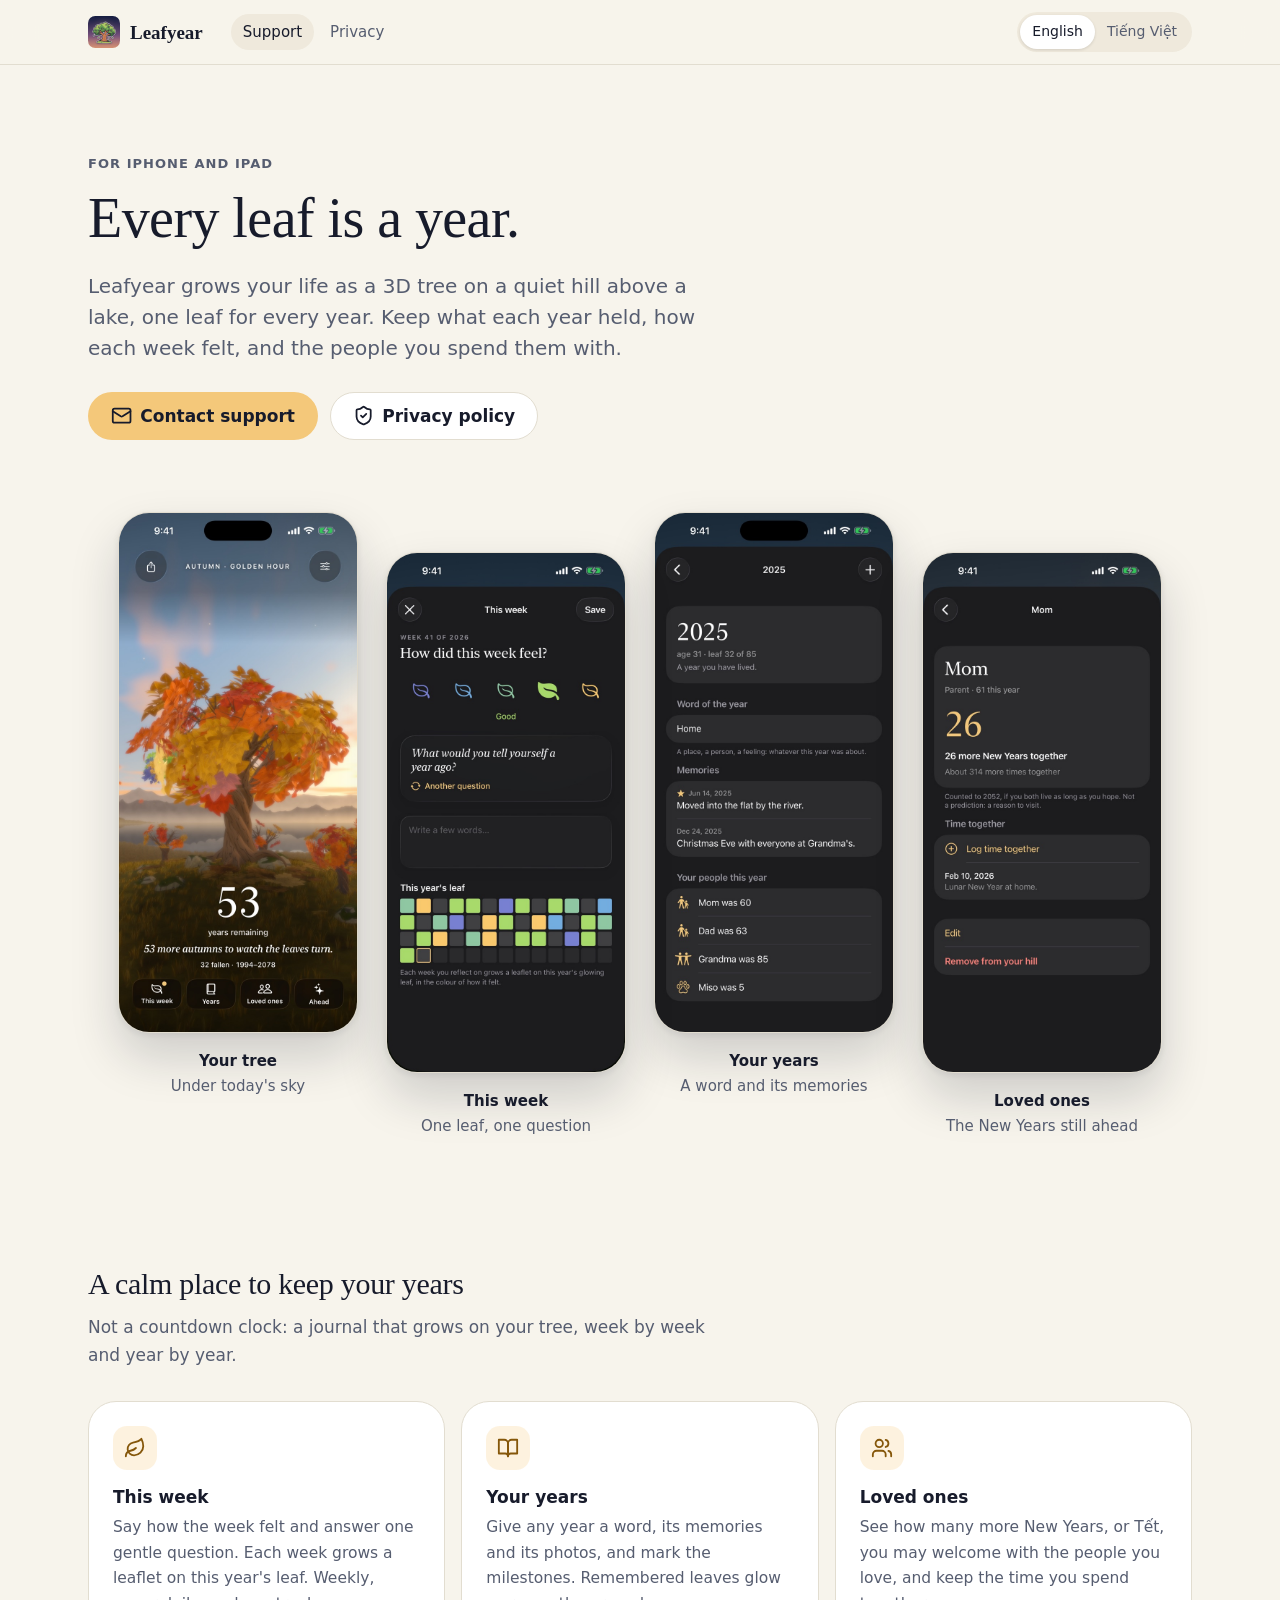
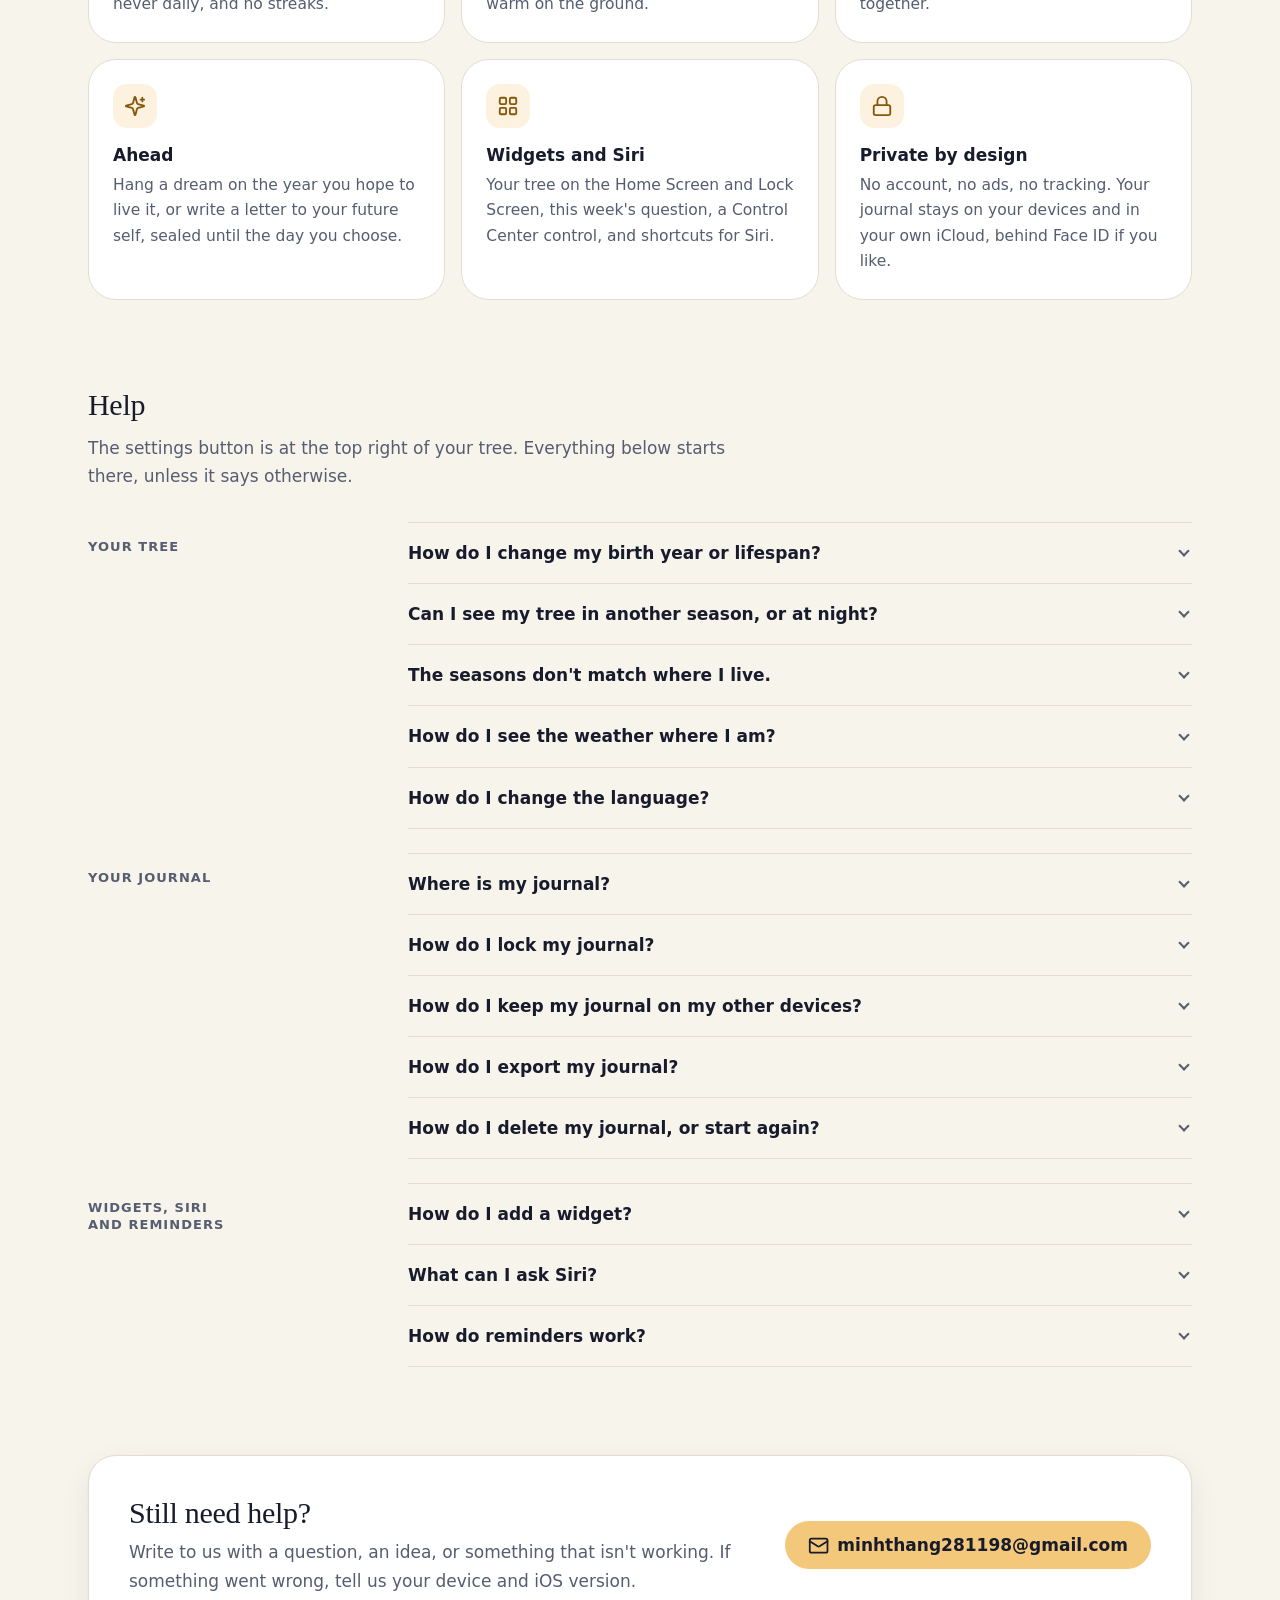
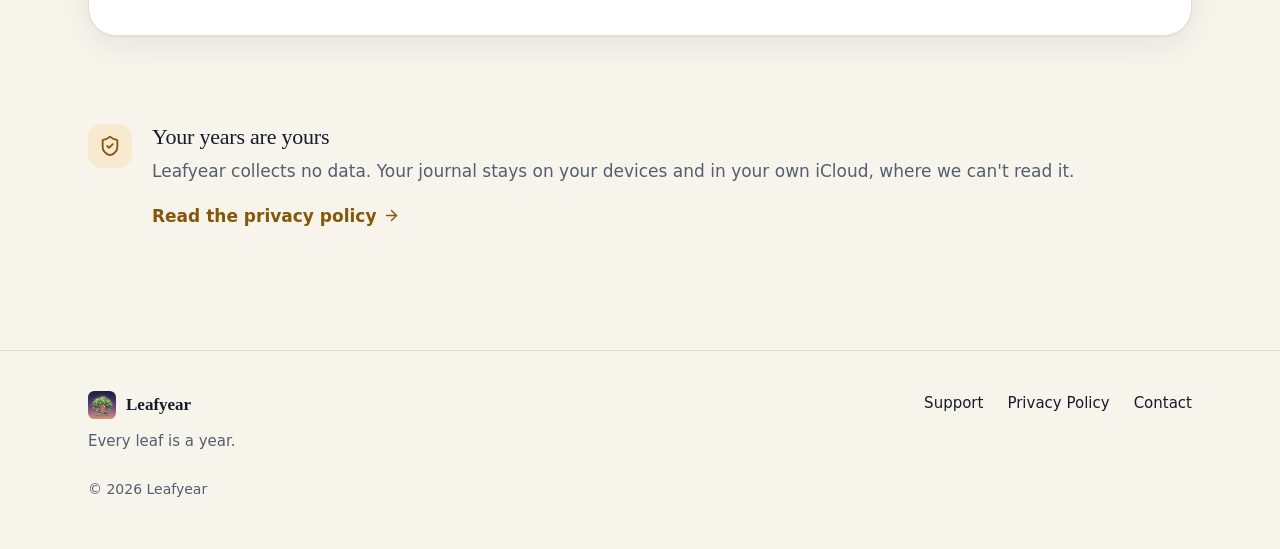
==== commit 05150fd5: "Take Apple Health out of the support page and privacy policy Leafyear 1.0 no longer offers saving mo" ====
--- a/index.html
+++ b/index.html
@@ -157,10 +157,6 @@
                   <div class="answer"><p>Sign in to iCloud with the same Apple Account on each device, and make sure iCloud is on for Leafyear (Settings app › your name › iCloud). In Leafyear's settings, <strong>Journal › iCloud</strong> says <strong>On</strong> when it syncs. Your birth year, lifespan and settings stay on each device, so enter them once on a new one.</p></div>
                 </details>
                 <details>
-                  <summary>Can I save my moods to Apple Health?</summary>
-                  <div class="answer"><p>Under <strong>Journal</strong>, turn on <strong>Save moods to Apple Health</strong>. Each week's mood is saved to the Health app as a State of Mind. Leafyear never reads anything from Health.</p></div>
-                </details>
-                <details>
                   <summary>How do I export my journal?</summary>
                   <div class="answer"><p>Under <strong>Journal</strong>, tap <strong>Export journal</strong>. You get one zip file with your whole journal, as JSON and as Markdown to read, and your photos. Save it to Files or send it wherever you like.</p></div>
                 </details>
@@ -332,10 +328,6 @@
                 <details>
                   <summary>Làm sao để có nhật ký trên các thiết bị khác?</summary>
                   <div class="answer"><p>Đăng nhập iCloud bằng cùng một Tài khoản Apple trên mỗi thiết bị và bật iCloud cho Leafyear (ứng dụng Cài đặt › [tên bạn] › iCloud). Trong phần cài đặt của Leafyear, <strong>Nhật ký › iCloud</strong> hiện <strong>Bật</strong> khi đang đồng bộ. Năm sinh, tuổi thọ và cài đặt nằm riêng trên từng thiết bị, nên bạn nhập lại một lần trên thiết bị mới.</p></div>
-                </details>
-                <details>
-                  <summary>Tôi có thể lưu cảm xúc vào ứng dụng Sức khỏe không?</summary>
-                  <div class="answer"><p>Ở mục <strong>Nhật ký</strong>, bật <strong>Lưu cảm xúc vào Sức khỏe</strong>. Cảm xúc mỗi tuần được lưu vào Sức khỏe dưới dạng Trạng thái tâm lý. Leafyear không bao giờ đọc gì từ Sức khỏe.</p></div>
                 </details>
                 <details>
                   <summary>Làm sao để xuất nhật ký?</summary>
